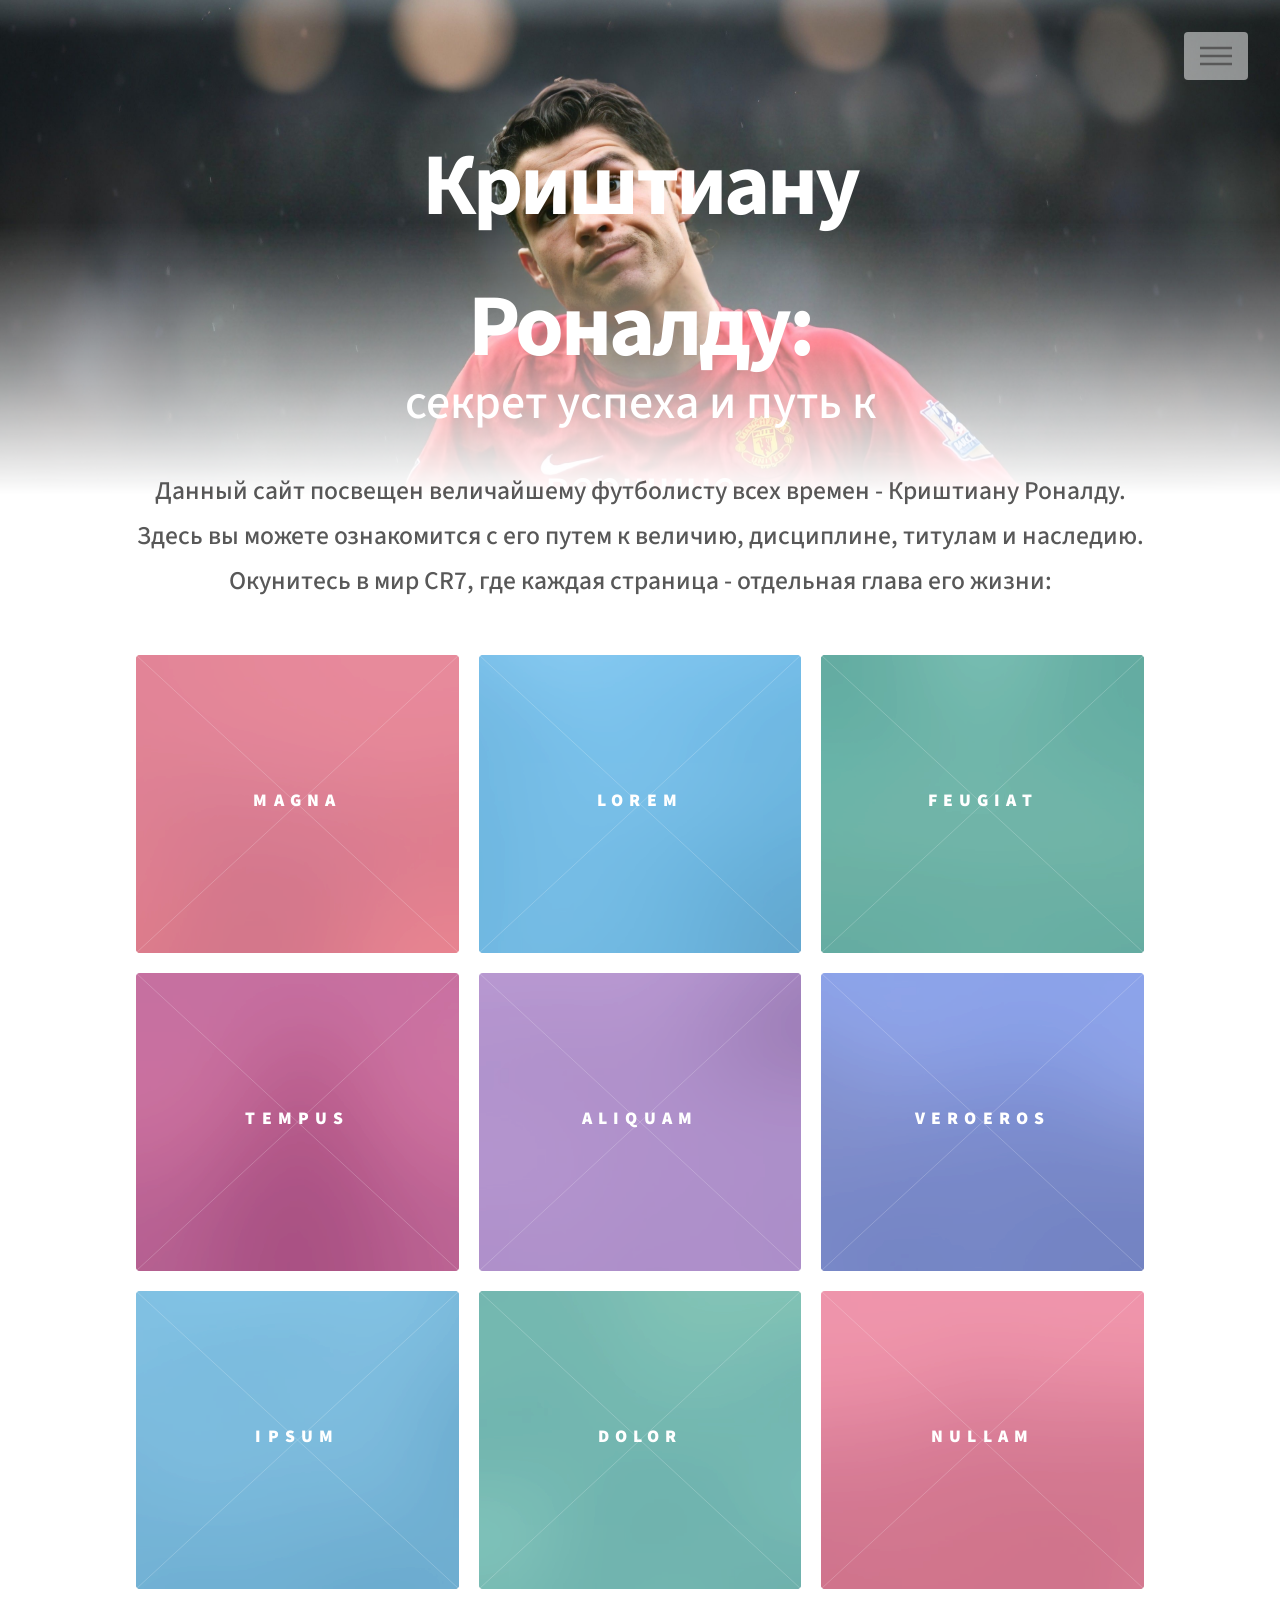
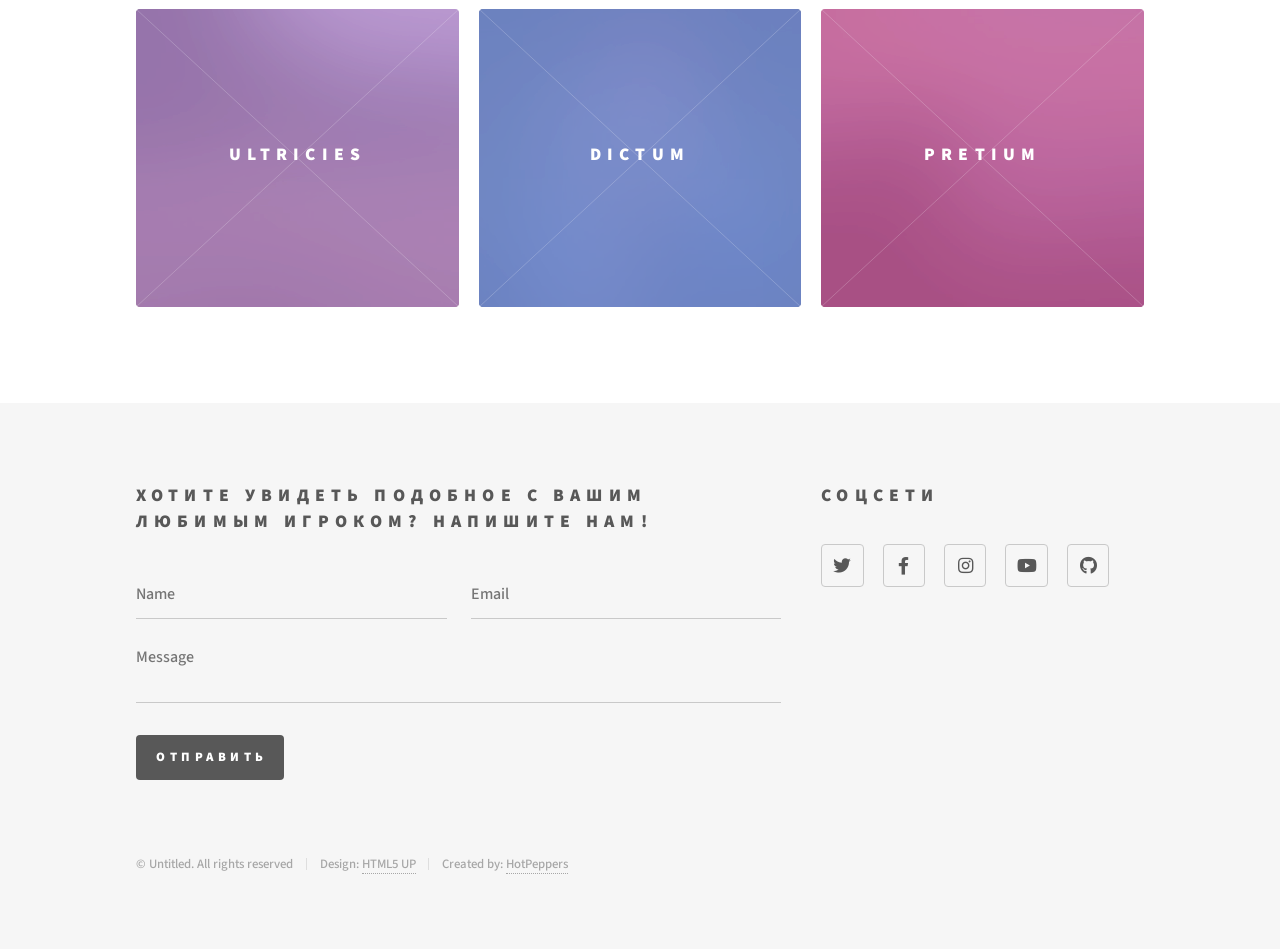
==== index.html @ 8cc559f7 "внес изменения в некоторые файлы, создал и связал developments" ====
<!DOCTYPE HTML>

<html>
	<head>
		<title>Ronaldo GOAT🐐</title>
		<meta charset="utf-8" />
		<meta name="viewport" content="width=device-width, initial-scale=1, user-scalable=no" />
		<link rel="stylesheet" href="assets/css/main.css" />
		<noscript><link rel="stylesheet" href="assets/css/noscript.css" /></noscript>
	</head>


	<body class="is-preload">
		<!-- Wrapper -->
			<div id="wrapper">

				<!-- Header -->
					<header id="header" class="main-header">
						<div class="banner">
							<h1>Криштиану Роналду:</h1>
							<p>секрет успеха и путь к вершине</p>
						</div>
						<div class="inner">

							<!-- Logo -->
								<!--<a href="index.html" class="logo">
									<span class="symbol"><img src="images/logo.svg" alt="" /></span><span class="title">Phantom</span>
								</a>-->

							<!-- Nav -->
								<nav>
									<ul>
										<li><a href="#menu">Меню</a></li>
									</ul>
								</nav>

						</div>
					</header>

				<!-- Menu -->
					<nav id="menu">
						<h2>Меню</h2>
						<ul>
							<li><a href="developments.html">Наша команда</a></li>
							<li><a href="pages/generic.html">Tempus etiam</a></li>
							<li><a href="pages/generic.html">Consequat dolor</a></li>
							<!--<li><a href="elements.html">Elements</a></li>-->
						</ul>
					</nav>

				<!-- Main -->
					<div id="main">
						<div class="inner">
							<header>
								<p>Данный сайт посвещен величайшему футболисту всех времен - Криштиану Роналду. Здесь вы можете ознакомится с его путем к величию, дисциплине, титулам и наследию. Окунитесь в мир CR7, где каждая страница - отдельная глава его жизни:</p>
							</header>
							<section class="tiles">
								
								
								<article class="style1">
									<span class="image">
										<img src="images/pic01.jpg" alt="" />
									</span>
									<a href="generic.html">
										<h2>Magna</h2>
										<div class="content">
											<p>Sed nisl arcu euismod sit amet nisi lorem etiam dolor veroeros et feugiat.</p>
										</div>
									</a>
								
								
								</article>
								<article class="style2">
									<span class="image">
										<img src="images/pic02.jpg" alt="" />
									</span>
									<a href="generic.html">
										<h2>Lorem</h2>
										<div class="content">
											<p>Sed nisl arcu euismod sit amet nisi lorem etiam dolor veroeros et feugiat.</p>
										</div>
									</a>
								
								
								</article>
								<article class="style3">
									<span class="image">
										<img src="images/pic03.jpg" alt="" />
									</span>
									<a href="generic.html">
										<h2>Feugiat</h2>
										<div class="content">
											<p>Sed nisl arcu euismod sit amet nisi lorem etiam dolor veroeros et feugiat.</p>
										</div>
									</a>
								
								
								</article>
								<article class="style4">
									<span class="image">
										<img src="images/pic04.jpg" alt="" />
									</span>
									<a href="generic.html">
										<h2>Tempus</h2>
										<div class="content">
											<p>Sed nisl arcu euismod sit amet nisi lorem etiam dolor veroeros et feugiat.</p>
										</div>
									</a>
								
								
								</article>
								<article class="style5">
									<span class="image">
										<img src="images/pic05.jpg" alt="" />
									</span>
									<a href="generic.html">
										<h2>Aliquam</h2>
										<div class="content">
											<p>Sed nisl arcu euismod sit amet nisi lorem etiam dolor veroeros et feugiat.</p>
										</div>
									</a>
								
								
								</article>
								<article class="style6">
									<span class="image">
										<img src="images/pic06.jpg" alt="" />
									</span>
									<a href="generic.html">
										<h2>Veroeros</h2>
										<div class="content">
											<p>Sed nisl arcu euismod sit amet nisi lorem etiam dolor veroeros et feugiat.</p>
										</div>
									</a>
								
								
								</article>
								<article class="style2">
									<span class="image">
										<img src="images/pic07.jpg" alt="" />
									</span>
									<a href="generic.html">
										<h2>Ipsum</h2>
										<div class="content">
											<p>Sed nisl arcu euismod sit amet nisi lorem etiam dolor veroeros et feugiat.</p>
										</div>
									</a>
								
								
								</article>
								<article class="style3">
									<span class="image">
										<img src="images/pic08.jpg" alt="" />
									</span>
									<a href="generic.html">
										<h2>Dolor</h2>
										<div class="content">
											<p>Sed nisl arcu euismod sit amet nisi lorem etiam dolor veroeros et feugiat.</p>
										</div>
									</a>
								
								
								</article>
								<article class="style1">
									<span class="image">
										<img src="images/pic09.jpg" alt="" />
									</span>
									<a href="generic.html">
										<h2>Nullam</h2>
										<div class="content">
											<p>Sed nisl arcu euismod sit amet nisi lorem etiam dolor veroeros et feugiat.</p>
										</div>
									</a>
								
								
								</article>
								<article class="style5">
									<span class="image">
										<img src="images/pic10.jpg" alt="" />
									</span>
									<a href="generic.html">
										<h2>Ultricies</h2>
										<div class="content">
											<p>Sed nisl arcu euismod sit amet nisi lorem etiam dolor veroeros et feugiat.</p>
										</div>
									</a>
								
								
								</article>
								<article class="style6">
									<span class="image">
										<img src="images/pic11.jpg" alt="" />
									</span>
									<a href="generic.html">
										<h2>Dictum</h2>
										<div class="content">
											<p>Sed nisl arcu euismod sit amet nisi lorem etiam dolor veroeros et feugiat.</p>
										</div>
									</a>
								
								
								</article>
								<article class="style4">
									<span class="image">
										<img src="images/pic12.jpg" alt="" />
									</span>
									<a href="generic.html">
										<h2>Pretium</h2>
										<div class="content">
											<p>Sed nisl arcu euismod sit amet nisi lorem etiam dolor veroeros et feugiat.</p>
										</div>
									</a>
								</article>
							</section>
						</div>
					</div>

				<!-- Footer -->
					<footer id="footer">
						<div class="inner">
							<section>
								<h2>Хотите увидеть подобное с вашим любимым игроком? Напишите нам!</h2>
								<form method="post" action="#">
									<div class="fields">
										<div class="field half">
											<input type="text" name="name" id="name" placeholder="Name" />
										</div>
										<div class="field half">
											<input type="email" name="email" id="email" placeholder="Email" />
										</div>
										<div class="field">
											<textarea name="message" id="message" placeholder="Message"></textarea>
										</div>
									</div>
									<ul class="actions">
										<li><a href="https://www.youtube.com/watch?v=dQw4w9WgXcQ" class="button primary">Отправить</a>
									</ul>
								</form>
							</section>
							<section>
								<h2>Соцсети</h2>
								<ul class="icons">
									<li><a href="https://www.facebook.com/Cristiano/" class="icon brands style2 fa-twitter"><span class="label">Twitter</span></a></li>
									<li><a href="https://www.facebook.com/Cristiano/" class="icon brands style2 fa-facebook-f"><span class="label">Facebook</span></a></li>
									<li><a href="https://www.instagram.com/cristiano/" class="icon brands style2 fa-instagram"><span class="label">Instagram</span></a></li>
									<li><a href="https://www.youtube.com/@cristiano" class="icon brands style2 fa-youtube"><span class="label">YouTube</span></a></li>
									<li><a href="https://www.youtube.com/watch?v=dQw4w9WgXcQ" class="icon brands style2 fa-github"><span class="label">GitHub</span></a></li>
								</ul>
							</section>
							<ul class="copyright">
								<li>&copy; Untitled. All rights reserved</li><li>Design: <a href="http://html5up.net">HTML5 UP</a></li><li>Created by: <a href="developments.html">HotPeppers</a></li>
							</ul>
							</ul>
						</div>
					</footer>

			</div>

		<!-- Scripts -->
			<script src="assets/js/jquery.min.js"></script>
			<script src="assets/js/browser.min.js"></script>
			<script src="assets/js/breakpoints.min.js"></script>
			<script src="assets/js/util.js"></script>
			<script src="assets/js/main.js"></script>

	</body>
</html>
---- assets/css/main.css ----
@import url(fontawesome-all.min.css);
@import url("https://fonts.googleapis.com/css?family=Source+Sans+Pro:300,700,900");


html, body, div, span, applet, object,
iframe, h1, h2, h3, h4, h5, h6, p, blockquote,
pre, a, abbr, acronym, address, big, cite,
code, del, dfn, em, img, ins, kbd, q, s, samp,
small, strike, strong, sub, sup, tt, var, b,
u, i, center, dl, dt, dd, ol, ul, li, fieldset,
form, label, legend, table, caption, tbody,
tfoot, thead, tr, th, td, article, aside,
canvas, details, embed, figure, figcaption,
footer, header, hgroup, menu, nav, output, ruby,
section, summary, time, mark, audio, video {
	margin: 0;
	padding: 0;
	border: 0;
	font-size: 100%;
	font: inherit;
	vertical-align: baseline;}

article, aside, details, figcaption, figure,
footer, header, hgroup, menu, nav, section {
	display: block;}


body {
	line-height: 1;
}

ol, ul {
	list-style: none;
}

blockquote, q {
	quotes: none;
}

	blockquote:before, blockquote:after, q:before, q:after {
		content: '';
		content: none;
	}

table {
	border-collapse: collapse;
	border-spacing: 0;
}

body {
	-webkit-text-size-adjust: none;
}

mark {
	background-color: transparent;
	color: inherit;
}

input::-moz-focus-inner {
	border: 0;
	padding: 0;
}

input, select, textarea {
	-moz-appearance: none;
	-webkit-appearance: none;
	-ms-appearance: none;
	appearance: none;
}

/* Basic */

	@-ms-viewport {
		width: device-width;
	}

	body {
		-ms-overflow-style: scrollbar;
	}

	@media screen and (max-width: 480px) {

		html, body {
			min-width: 320px;
		}

	}

	html {
		box-sizing: border-box;
	}

	*, *:before, *:after {
		box-sizing: inherit;
	}

	body {
		background: #ffffff;
	}

		body.is-preload *, body.is-preload *:before, body.is-preload *:after {
			-moz-animation: none !important;
			-webkit-animation: none !important;
			-ms-animation: none !important;
			animation: none !important;
			-moz-transition: none !important;
			-webkit-transition: none !important;
			-ms-transition: none !important;
			transition: none !important;
		}

/* Type */

	body, input, select, textarea {
		color: #585858;
		font-family: "Source Sans Pro", Helvetica, sans-serif;
		font-size: 16pt;
		font-weight: 500;
		line-height: 1.75;
	}

		@media screen and (max-width: 1680px) {

			body, input, select, textarea {
				font-size: 14pt;
			}

		}

		@media screen and (max-width: 1280px) {

			body, input, select, textarea {
				font-size: 12pt;
			}

		}

	a {
		-moz-transition: border-bottom-color 0.2s ease, color 0.2s ease;
		-webkit-transition: border-bottom-color 0.2s ease, color 0.2s ease;
		-ms-transition: border-bottom-color 0.2s ease, color 0.2s ease;
		transition: border-bottom-color 0.2s ease, color 0.2s ease;
		text-decoration: none;
		color: #585858;
		border-bottom: dotted 1px rgba(88, 88, 88, 0.5);
	}

		a:hover {
			border-bottom-color: transparent;
			color: #f2849e !important;
		}

	strong, b {
		font-weight: 900;
	}

	em, i {
		font-style: italic;
	}

	p {
		margin: 0 0 2em 0;
		font-size: 1.6em;
		text-align:center;
	}

	h1 {
		font-size: 2.75em;
		font-weight: 700;
		line-height: 1.6;
		margin: 0 0 1em 0;
		letter-spacing: -0.035em;
	}

		h1 a {
			color: inherit;
		}

		@media screen and (max-width: 736px) {

			h1 {
				font-size: 2em;
				margin: 0 0 1em 0;
			}

		}

		@media screen and (max-width: 360px) {

			h1 {
				font-size: 1.75em;
			}

		}

	h2, h3, h4, h5, h6 {
		font-weight: 900;
		line-height: 1.5;
		margin: 0 0 2em 0;
		text-transform: uppercase;
		letter-spacing: 0.35em;
	}

		h2 a, h3 a, h4 a, h5 a, h6 a {
			color: inherit;
		}

	h2 {
		font-size: 1.1em;
	}

	h3 {
		font-size: 1em;
	}

	h4 {
		font-size: 0.8em;
	}

	h5 {
		font-size: 0.8em;
	}

	h6 {
		font-size: 0.8em;
	}

	@media screen and (max-width: 980px) {

		h1 br, h2 br, h3 br, h4 br, h5 br, h6 br {
			display: none;
		}

	}

	@media screen and (max-width: 736px) {

		h2 {
			font-size: 1em;
		}

		h3 {
			font-size: 0.8em;
		}

	}

	sub {
		font-size: 0.8em;
		position: relative;
		top: 0.5em;
	}

	sup {
		font-size: 0.8em;
		position: relative;
		top: -0.5em;
	}

	blockquote {
		border-left: solid 4px #c9c9c9;
		font-style: italic;
		margin: 0 0 2em 0;
		padding: 0.5em 0 0.5em 2em;
	}

	code {
		background: rgba(144, 144, 144, 0.075);
		border-radius: 4px;
		border: solid 1px #c9c9c9;
		font-family: "Courier New", monospace;
		font-size: 0.9em;
		margin: 0 0.25em;
		padding: 0.25em 0.65em;
	}

	pre {
		-webkit-overflow-scrolling: touch;
		font-family: "Courier New", monospace;
		font-size: 0.9em;
		margin: 0 0 2em 0;
	}

		pre code {
			display: block;
			line-height: 1.75;
			padding: 1em 1.5em;
			overflow-x: auto;
		}

	hr {
		border: 0;
		border-bottom: solid 1px #c9c9c9;
		margin: 2em 0;
	}

		hr.major {
			margin: 3em 0;
		}

	.align-left {
		text-align: left;
	}

	.align-center {
		text-align: center;
	}

	.align-right {
		text-align: right;
	}

/* Row */

	.row {
		display: flex;
		flex-wrap: wrap;
		box-sizing: border-box;
		align-items: stretch;
	}

		.row > * {
			box-sizing: border-box;
		}

		.row.gtr-uniform > * > :last-child {
			margin-bottom: 0;
		}

		.row.aln-left {
			justify-content: flex-start;
		}

		.row.aln-center {
			justify-content: center;
		}

		.row.aln-right {
			justify-content: flex-end;
		}

		.row.aln-top {
			align-items: flex-start;
		}

		.row.aln-middle {
			align-items: center;
		}

		.row.aln-bottom {
			align-items: flex-end;
		}

		.row > .imp {
			order: -1;
		}

		.row > .col-1 {
			width: 8.33333%;
		}

		.row > .off-1 {
			margin-left: 8.33333%;
		}

		.row > .col-2 {
			width: 16.66667%;
		}

		.row > .off-2 {
			margin-left: 16.66667%;
		}

		.row > .col-3 {
			width: 25%;
		}

		.row > .off-3 {
			margin-left: 25%;
		}

		.row > .col-4 {
			width: 33.33333%;
		}

		.row > .off-4 {
			margin-left: 33.33333%;
		}

		.row > .col-5 {
			width: 41.66667%;
		}

		.row > .off-5 {
			margin-left: 41.66667%;
		}

		.row > .col-6 {
			width: 50%;
		}

		.row > .off-6 {
			margin-left: 50%;
		}

		.row > .col-7 {
			width: 58.33333%;
		}

		.row > .off-7 {
			margin-left: 58.33333%;
		}

		.row > .col-8 {
			width: 66.66667%;
		}

		.row > .off-8 {
			margin-left: 66.66667%;
		}

		.row > .col-9 {
			width: 75%;
		}

		.row > .off-9 {
			margin-left: 75%;
		}

		.row > .col-10 {
			width: 83.33333%;
		}

		.row > .off-10 {
			margin-left: 83.33333%;
		}

		.row > .col-11 {
			width: 91.66667%;
		}

		.row > .off-11 {
			margin-left: 91.66667%;
		}

		.row > .col-12 {
			width: 100%;
		}

		.row > .off-12 {
			margin-left: 100%;
		}

		.row.gtr-0 {
			margin-top: 0;
			margin-left: 0em;
		}

			.row.gtr-0 > * {
				padding: 0 0 0 0em;
			}

			.row.gtr-0.gtr-uniform {
				margin-top: 0em;
			}

				.row.gtr-0.gtr-uniform > * {
					padding-top: 0em;
				}

		.row.gtr-25 {
			margin-top: 0;
			margin-left: -0.5em;
		}

			.row.gtr-25 > * {
				padding: 0 0 0 0.5em;
			}

			.row.gtr-25.gtr-uniform {
				margin-top: -0.5em;
			}

				.row.gtr-25.gtr-uniform > * {
					padding-top: 0.5em;
				}

		.row.gtr-50 {
			margin-top: 0;
			margin-left: -1em;
		}

			.row.gtr-50 > * {
				padding: 0 0 0 1em;
			}

			.row.gtr-50.gtr-uniform {
				margin-top: -1em;
			}

				.row.gtr-50.gtr-uniform > * {
					padding-top: 1em;
				}

		.row {
			margin-top: 0;
			margin-left: -2em;
		}

			.row > * {
				padding: 0 0 0 2em;
			}

			.row.gtr-uniform {
				margin-top: -2em;
			}

				.row.gtr-uniform > * {
					padding-top: 2em;
				}

		.row.gtr-150 {
			margin-top: 0;
			margin-left: -3em;
		}

			.row.gtr-150 > * {
				padding: 0 0 0 3em;
			}

			.row.gtr-150.gtr-uniform {
				margin-top: -3em;
			}

				.row.gtr-150.gtr-uniform > * {
					padding-top: 3em;
				}

		.row.gtr-200 {
			margin-top: 0;
			margin-left: -4em;
		}

			.row.gtr-200 > * {
				padding: 0 0 0 4em;
			}

			.row.gtr-200.gtr-uniform {
				margin-top: -4em;
			}

				.row.gtr-200.gtr-uniform > * {
					padding-top: 4em;
				}

		@media screen and (max-width: 1680px) {

			.row {
				display: flex;
				flex-wrap: wrap;
				box-sizing: border-box;
				align-items: stretch;
			}

				.row > * {
					box-sizing: border-box;
				}

				.row.gtr-uniform > * > :last-child {
					margin-bottom: 0;
				}

				.row.aln-left {
					justify-content: flex-start;
				}

				.row.aln-center {
					justify-content: center;
				}

				.row.aln-right {
					justify-content: flex-end;
				}

				.row.aln-top {
					align-items: flex-start;
				}

				.row.aln-middle {
					align-items: center;
				}

				.row.aln-bottom {
					align-items: flex-end;
				}

				.row > .imp-xlarge {
					order: -1;
				}

				.row > .col-1-xlarge {
					width: 8.33333%;
				}

				.row > .off-1-xlarge {
					margin-left: 8.33333%;
				}

				.row > .col-2-xlarge {
					width: 16.66667%;
				}

				.row > .off-2-xlarge {
					margin-left: 16.66667%;
				}

				.row > .col-3-xlarge {
					width: 25%;
				}

				.row > .off-3-xlarge {
					margin-left: 25%;
				}

				.row > .col-4-xlarge {
					width: 33.33333%;
				}

				.row > .off-4-xlarge {
					margin-left: 33.33333%;
				}

				.row > .col-5-xlarge {
					width: 41.66667%;
				}

				.row > .off-5-xlarge {
					margin-left: 41.66667%;
				}

				.row > .col-6-xlarge {
					width: 50%;
				}

				.row > .off-6-xlarge {
					margin-left: 50%;
				}

				.row > .col-7-xlarge {
					width: 58.33333%;
				}

				.row > .off-7-xlarge {
					margin-left: 58.33333%;
				}

				.row > .col-8-xlarge {
					width: 66.66667%;
				}

				.row > .off-8-xlarge {
					margin-left: 66.66667%;
				}

				.row > .col-9-xlarge {
					width: 75%;
				}

				.row > .off-9-xlarge {
					margin-left: 75%;
				}

				.row > .col-10-xlarge {
					width: 83.33333%;
				}

				.row > .off-10-xlarge {
					margin-left: 83.33333%;
				}

				.row > .col-11-xlarge {
					width: 91.66667%;
				}

				.row > .off-11-xlarge {
					margin-left: 91.66667%;
				}

				.row > .col-12-xlarge {
					width: 100%;
				}

				.row > .off-12-xlarge {
					margin-left: 100%;
				}

				.row.gtr-0 {
					margin-top: 0;
					margin-left: 0em;
				}

					.row.gtr-0 > * {
						padding: 0 0 0 0em;
					}

					.row.gtr-0.gtr-uniform {
						margin-top: 0em;
					}

						.row.gtr-0.gtr-uniform > * {
							padding-top: 0em;
						}

				.row.gtr-25 {
					margin-top: 0;
					margin-left: -0.5em;
				}

					.row.gtr-25 > * {
						padding: 0 0 0 0.5em;
					}

					.row.gtr-25.gtr-uniform {
						margin-top: -0.5em;
					}

						.row.gtr-25.gtr-uniform > * {
							padding-top: 0.5em;
						}

				.row.gtr-50 {
					margin-top: 0;
					margin-left: -1em;
				}

					.row.gtr-50 > * {
						padding: 0 0 0 1em;
					}

					.row.gtr-50.gtr-uniform {
						margin-top: -1em;
					}

						.row.gtr-50.gtr-uniform > * {
							padding-top: 1em;
						}

				.row {
					margin-top: 0;
					margin-left: -2em;
				}

					.row > * {
						padding: 0 0 0 2em;
					}

					.row.gtr-uniform {
						margin-top: -2em;
					}

						.row.gtr-uniform > * {
							padding-top: 2em;
						}

				.row.gtr-150 {
					margin-top: 0;
					margin-left: -3em;
				}

					.row.gtr-150 > * {
						padding: 0 0 0 3em;
					}

					.row.gtr-150.gtr-uniform {
						margin-top: -3em;
					}

						.row.gtr-150.gtr-uniform > * {
							padding-top: 3em;
						}

				.row.gtr-200 {
					margin-top: 0;
					margin-left: -4em;
				}

					.row.gtr-200 > * {
						padding: 0 0 0 4em;
					}

					.row.gtr-200.gtr-uniform {
						margin-top: -4em;
					}

						.row.gtr-200.gtr-uniform > * {
							padding-top: 4em;
						}

		}

		@media screen and (max-width: 1280px) {

			.row {
				display: flex;
				flex-wrap: wrap;
				box-sizing: border-box;
				align-items: stretch;
			}

				.row > * {
					box-sizing: border-box;
				}

				.row.gtr-uniform > * > :last-child {
					margin-bottom: 0;
				}

				.row.aln-left {
					justify-content: flex-start;
				}

				.row.aln-center {
					justify-content: center;
				}

				.row.aln-right {
					justify-content: flex-end;
				}

				.row.aln-top {
					align-items: flex-start;
				}

				.row.aln-middle {
					align-items: center;
				}

				.row.aln-bottom {
					align-items: flex-end;
				}

				.row > .imp-large {
					order: -1;
				}

				.row > .col-1-large {
					width: 8.33333%;
				}

				.row > .off-1-large {
					margin-left: 8.33333%;
				}

				.row > .col-2-large {
					width: 16.66667%;
				}

				.row > .off-2-large {
					margin-left: 16.66667%;
				}

				.row > .col-3-large {
					width: 25%;
				}

				.row > .off-3-large {
					margin-left: 25%;
				}

				.row > .col-4-large {
					width: 33.33333%;
				}

				.row > .off-4-large {
					margin-left: 33.33333%;
				}

				.row > .col-5-large {
					width: 41.66667%;
				}

				.row > .off-5-large {
					margin-left: 41.66667%;
				}

				.row > .col-6-large {
					width: 50%;
				}

				.row > .off-6-large {
					margin-left: 50%;
				}

				.row > .col-7-large {
					width: 58.33333%;
				}

				.row > .off-7-large {
					margin-left: 58.33333%;
				}

				.row > .col-8-large {
					width: 66.66667%;
				}

				.row > .off-8-large {
					margin-left: 66.66667%;
				}

				.row > .col-9-large {
					width: 75%;
				}

				.row > .off-9-large {
					margin-left: 75%;
				}

				.row > .col-10-large {
					width: 83.33333%;
				}

				.row > .off-10-large {
					margin-left: 83.33333%;
				}

				.row > .col-11-large {
					width: 91.66667%;
				}

				.row > .off-11-large {
					margin-left: 91.66667%;
				}

				.row > .col-12-large {
					width: 100%;
				}

				.row > .off-12-large {
					margin-left: 100%;
				}

				.row.gtr-0 {
					margin-top: 0;
					margin-left: 0em;
				}

					.row.gtr-0 > * {
						padding: 0 0 0 0em;
					}

					.row.gtr-0.gtr-uniform {
						margin-top: 0em;
					}

						.row.gtr-0.gtr-uniform > * {
							padding-top: 0em;
						}

				.row.gtr-25 {
					margin-top: 0;
					margin-left: -0.5em;
				}

					.row.gtr-25 > * {
						padding: 0 0 0 0.5em;
					}

					.row.gtr-25.gtr-uniform {
						margin-top: -0.5em;
					}

						.row.gtr-25.gtr-uniform > * {
							padding-top: 0.5em;
						}

				.row.gtr-50 {
					margin-top: 0;
					margin-left: -1em;
				}

					.row.gtr-50 > * {
						padding: 0 0 0 1em;
					}

					.row.gtr-50.gtr-uniform {
						margin-top: -1em;
					}

						.row.gtr-50.gtr-uniform > * {
							padding-top: 1em;
						}

				.row {
					margin-top: 0;
					margin-left: -2em;
				}

					.row > * {
						padding: 0 0 0 2em;
					}

					.row.gtr-uniform {
						margin-top: -2em;
					}

						.row.gtr-uniform > * {
							padding-top: 2em;
						}

				.row.gtr-150 {
					margin-top: 0;
					margin-left: -3em;
				}

					.row.gtr-150 > * {
						padding: 0 0 0 3em;
					}

					.row.gtr-150.gtr-uniform {
						margin-top: -3em;
					}

						.row.gtr-150.gtr-uniform > * {
							padding-top: 3em;
						}

				.row.gtr-200 {
					margin-top: 0;
					margin-left: -4em;
				}

					.row.gtr-200 > * {
						padding: 0 0 0 4em;
					}

					.row.gtr-200.gtr-uniform {
						margin-top: -4em;
					}

						.row.gtr-200.gtr-uniform > * {
							padding-top: 4em;
						}

		}

		@media screen and (max-width: 980px) {

			.row {
				display: flex;
				flex-wrap: wrap;
				box-sizing: border-box;
				align-items: stretch;
			}

				.row > * {
					box-sizing: border-box;
				}

				.row.gtr-uniform > * > :last-child {
					margin-bottom: 0;
				}

				.row.aln-left {
					justify-content: flex-start;
				}

				.row.aln-center {
					justify-content: center;
				}

				.row.aln-right {
					justify-content: flex-end;
				}

				.row.aln-top {
					align-items: flex-start;
				}

				.row.aln-middle {
					align-items: center;
				}

				.row.aln-bottom {
					align-items: flex-end;
				}

				.row > .imp-medium {
					order: -1;
				}

				.row > .col-1-medium {
					width: 8.33333%;
				}

				.row > .off-1-medium {
					margin-left: 8.33333%;
				}

				.row > .col-2-medium {
					width: 16.66667%;
				}

				.row > .off-2-medium {
					margin-left: 16.66667%;
				}

				.row > .col-3-medium {
					width: 25%;
				}

				.row > .off-3-medium {
					margin-left: 25%;
				}

				.row > .col-4-medium {
					width: 33.33333%;
				}

				.row > .off-4-medium {
					margin-left: 33.33333%;
				}

				.row > .col-5-medium {
					width: 41.66667%;
				}

				.row > .off-5-medium {
					margin-left: 41.66667%;
				}

				.row > .col-6-medium {
					width: 50%;
				}

				.row > .off-6-medium {
					margin-left: 50%;
				}

				.row > .col-7-medium {
					width: 58.33333%;
				}

				.row > .off-7-medium {
					margin-left: 58.33333%;
				}

				.row > .col-8-medium {
					width: 66.66667%;
				}

				.row > .off-8-medium {
					margin-left: 66.66667%;
				}

				.row > .col-9-medium {
					width: 75%;
				}

				.row > .off-9-medium {
					margin-left: 75%;
				}

				.row > .col-10-medium {
					width: 83.33333%;
				}

				.row > .off-10-medium {
					margin-left: 83.33333%;
				}

				.row > .col-11-medium {
					width: 91.66667%;
				}

				.row > .off-11-medium {
					margin-left: 91.66667%;
				}

				.row > .col-12-medium {
					width: 100%;
				}

				.row > .off-12-medium {
					margin-left: 100%;
				}

				.row.gtr-0 {
					margin-top: 0;
					margin-left: 0em;
				}

					.row.gtr-0 > * {
						padding: 0 0 0 0em;
					}

					.row.gtr-0.gtr-uniform {
						margin-top: 0em;
					}

						.row.gtr-0.gtr-uniform > * {
							padding-top: 0em;
						}

				.row.gtr-25 {
					margin-top: 0;
					margin-left: -0.375em;
				}

					.row.gtr-25 > * {
						padding: 0 0 0 0.375em;
					}

					.row.gtr-25.gtr-uniform {
						margin-top: -0.375em;
					}

						.row.gtr-25.gtr-uniform > * {
							padding-top: 0.375em;
						}

				.row.gtr-50 {
					margin-top: 0;
					margin-left: -0.75em;
				}

					.row.gtr-50 > * {
						padding: 0 0 0 0.75em;
					}

					.row.gtr-50.gtr-uniform {
						margin-top: -0.75em;
					}

						.row.gtr-50.gtr-uniform > * {
							padding-top: 0.75em;
						}

				.row {
					margin-top: 0;
					margin-left: -1.5em;
				}

					.row > * {
						padding: 0 0 0 1.5em;
					}

					.row.gtr-uniform {
						margin-top: -1.5em;
					}

						.row.gtr-uniform > * {
							padding-top: 1.5em;
						}

				.row.gtr-150 {
					margin-top: 0;
					margin-left: -2.25em;
				}

					.row.gtr-150 > * {
						padding: 0 0 0 2.25em;
					}

					.row.gtr-150.gtr-uniform {
						margin-top: -2.25em;
					}

						.row.gtr-150.gtr-uniform > * {
							padding-top: 2.25em;
						}

				.row.gtr-200 {
					margin-top: 0;
					margin-left: -3em;
				}

					.row.gtr-200 > * {
						padding: 0 0 0 3em;
					}

					.row.gtr-200.gtr-uniform {
						margin-top: -3em;
					}

						.row.gtr-200.gtr-uniform > * {
							padding-top: 3em;
						}

		}

		@media screen and (max-width: 736px) {

			.row {
				display: flex;
				flex-wrap: wrap;
				box-sizing: border-box;
				align-items: stretch;
			}

				.row > * {
					box-sizing: border-box;
				}

				.row.gtr-uniform > * > :last-child {
					margin-bottom: 0;
				}

				.row.aln-left {
					justify-content: flex-start;
				}

				.row.aln-center {
					justify-content: center;
				}

				.row.aln-right {
					justify-content: flex-end;
				}

				.row.aln-top {
					align-items: flex-start;
				}

				.row.aln-middle {
					align-items: center;
				}

				.row.aln-bottom {
					align-items: flex-end;
				}

				.row > .imp-small {
					order: -1;
				}

				.row > .col-1-small {
					width: 8.33333%;
				}

				.row > .off-1-small {
					margin-left: 8.33333%;
				}

				.row > .col-2-small {
					width: 16.66667%;
				}

				.row > .off-2-small {
					margin-left: 16.66667%;
				}

				.row > .col-3-small {
					width: 25%;
				}

				.row > .off-3-small {
					margin-left: 25%;
				}

				.row > .col-4-small {
					width: 33.33333%;
				}

				.row > .off-4-small {
					margin-left: 33.33333%;
				}

				.row > .col-5-small {
					width: 41.66667%;
				}

				.row > .off-5-small {
					margin-left: 41.66667%;
				}

				.row > .col-6-small {
					width: 50%;
				}

				.row > .off-6-small {
					margin-left: 50%;
				}

				.row > .col-7-small {
					width: 58.33333%;
				}

				.row > .off-7-small {
					margin-left: 58.33333%;
				}

				.row > .col-8-small {
					width: 66.66667%;
				}

				.row > .off-8-small {
					margin-left: 66.66667%;
				}

				.row > .col-9-small {
					width: 75%;
				}

				.row > .off-9-small {
					margin-left: 75%;
				}

				.row > .col-10-small {
					width: 83.33333%;
				}

				.row > .off-10-small {
					margin-left: 83.33333%;
				}

				.row > .col-11-small {
					width: 91.66667%;
				}

				.row > .off-11-small {
					margin-left: 91.66667%;
				}

				.row > .col-12-small {
					width: 100%;
				}

				.row > .off-12-small {
					margin-left: 100%;
				}

				.row.gtr-0 {
					margin-top: 0;
					margin-left: 0em;
				}

					.row.gtr-0 > * {
						padding: 0 0 0 0em;
					}

					.row.gtr-0.gtr-uniform {
						margin-top: 0em;
					}

						.row.gtr-0.gtr-uniform > * {
							padding-top: 0em;
						}

				.row.gtr-25 {
					margin-top: 0;
					margin-left: -0.25em;
				}

					.row.gtr-25 > * {
						padding: 0 0 0 0.25em;
					}

					.row.gtr-25.gtr-uniform {
						margin-top: -0.25em;
					}

						.row.gtr-25.gtr-uniform > * {
							padding-top: 0.25em;
						}

				.row.gtr-50 {
					margin-top: 0;
					margin-left: -0.5em;
				}

					.row.gtr-50 > * {
						padding: 0 0 0 0.5em;
					}

					.row.gtr-50.gtr-uniform {
						margin-top: -0.5em;
					}

						.row.gtr-50.gtr-uniform > * {
							padding-top: 0.5em;
						}

				.row {
					margin-top: 0;
					margin-left: -1em;
				}

					.row > * {
						padding: 0 0 0 1em;
					}

					.row.gtr-uniform {
						margin-top: -1em;
					}

						.row.gtr-uniform > * {
							padding-top: 1em;
						}

				.row.gtr-150 {
					margin-top: 0;
					margin-left: -1.5em;
				}

					.row.gtr-150 > * {
						padding: 0 0 0 1.5em;
					}

					.row.gtr-150.gtr-uniform {
						margin-top: -1.5em;
					}

						.row.gtr-150.gtr-uniform > * {
							padding-top: 1.5em;
						}

				.row.gtr-200 {
					margin-top: 0;
					margin-left: -2em;
				}

					.row.gtr-200 > * {
						padding: 0 0 0 2em;
					}

					.row.gtr-200.gtr-uniform {
						margin-top: -2em;
					}

						.row.gtr-200.gtr-uniform > * {
							padding-top: 2em;
						}

		}

		@media screen and (max-width: 480px) {

			.row {
				display: flex;
				flex-wrap: wrap;
				box-sizing: border-box;
				align-items: stretch;
			}

				.row > * {
					box-sizing: border-box;
				}

				.row.gtr-uniform > * > :last-child {
					margin-bottom: 0;
				}

				.row.aln-left {
					justify-content: flex-start;
				}

				.row.aln-center {
					justify-content: center;
				}

				.row.aln-right {
					justify-content: flex-end;
				}

				.row.aln-top {
					align-items: flex-start;
				}

				.row.aln-middle {
					align-items: center;
				}

				.row.aln-bottom {
					align-items: flex-end;
				}

				.row > .imp-xsmall {
					order: -1;
				}

				.row > .col-1-xsmall {
					width: 8.33333%;
				}

				.row > .off-1-xsmall {
					margin-left: 8.33333%;
				}

				.row > .col-2-xsmall {
					width: 16.66667%;
				}

				.row > .off-2-xsmall {
					margin-left: 16.66667%;
				}

				.row > .col-3-xsmall {
					width: 25%;
				}

				.row > .off-3-xsmall {
					margin-left: 25%;
				}

				.row > .col-4-xsmall {
					width: 33.33333%;
				}

				.row > .off-4-xsmall {
					margin-left: 33.33333%;
				}

				.row > .col-5-xsmall {
					width: 41.66667%;
				}

				.row > .off-5-xsmall {
					margin-left: 41.66667%;
				}

				.row > .col-6-xsmall {
					width: 50%;
				}

				.row > .off-6-xsmall {
					margin-left: 50%;
				}

				.row > .col-7-xsmall {
					width: 58.33333%;
				}

				.row > .off-7-xsmall {
					margin-left: 58.33333%;
				}

				.row > .col-8-xsmall {
					width: 66.66667%;
				}

				.row > .off-8-xsmall {
					margin-left: 66.66667%;
				}

				.row > .col-9-xsmall {
					width: 75%;
				}

				.row > .off-9-xsmall {
					margin-left: 75%;
				}

				.row > .col-10-xsmall {
					width: 83.33333%;
				}

				.row > .off-10-xsmall {
					margin-left: 83.33333%;
				}

				.row > .col-11-xsmall {
					width: 91.66667%;
				}

				.row > .off-11-xsmall {
					margin-left: 91.66667%;
				}

				.row > .col-12-xsmall {
					width: 100%;
				}

				.row > .off-12-xsmall {
					margin-left: 100%;
				}

				.row.gtr-0 {
					margin-top: 0;
					margin-left: 0em;
				}

					.row.gtr-0 > * {
						padding: 0 0 0 0em;
					}

					.row.gtr-0.gtr-uniform {
						margin-top: 0em;
					}

						.row.gtr-0.gtr-uniform > * {
							padding-top: 0em;
						}

				.row.gtr-25 {
					margin-top: 0;
					margin-left: -0.25em;
				}

					.row.gtr-25 > * {
						padding: 0 0 0 0.25em;
					}

					.row.gtr-25.gtr-uniform {
						margin-top: -0.25em;
					}

						.row.gtr-25.gtr-uniform > * {
							padding-top: 0.25em;
						}

				.row.gtr-50 {
					margin-top: 0;
					margin-left: -0.5em;
				}

					.row.gtr-50 > * {
						padding: 0 0 0 0.5em;
					}

					.row.gtr-50.gtr-uniform {
						margin-top: -0.5em;
					}

						.row.gtr-50.gtr-uniform > * {
							padding-top: 0.5em;
						}

				.row {
					margin-top: 0;
					margin-left: -1em;
				}

					.row > * {
						padding: 0 0 0 1em;
					}

					.row.gtr-uniform {
						margin-top: -1em;
					}

						.row.gtr-uniform > * {
							padding-top: 1em;
						}

				.row.gtr-150 {
					margin-top: 0;
					margin-left: -1.5em;
				}

					.row.gtr-150 > * {
						padding: 0 0 0 1.5em;
					}

					.row.gtr-150.gtr-uniform {
						margin-top: -1.5em;
					}

						.row.gtr-150.gtr-uniform > * {
							padding-top: 1.5em;
						}

				.row.gtr-200 {
					margin-top: 0;
					margin-left: -2em;
				}

					.row.gtr-200 > * {
						padding: 0 0 0 2em;
					}

					.row.gtr-200.gtr-uniform {
						margin-top: -2em;
					}

						.row.gtr-200.gtr-uniform > * {
							padding-top: 2em;
						}

		}

/* Section/Article */

	section.special, article.special {
		text-align: center;
	}

	header p {
		margin-top: -1em;
	}

	@media screen and (max-width: 736px) {

		header p {
			margin-top: 0;
		}

	}

/* Icon */

	.icon {
		text-decoration: none;
		border-bottom: none;
		position: relative;
	}

		.icon:before {
			-moz-osx-font-smoothing: grayscale;
			-webkit-font-smoothing: antialiased;
			display: inline-block;
			font-style: normal;
			font-variant: normal;
			text-rendering: auto;
			line-height: 1;
			text-transform: none !important;
			font-family: 'Font Awesome 5 Free';
			font-weight: 400;
		}

		.icon > .label {
			display: none;
		}

		.icon:before {
			line-height: inherit;
		}

		.icon.solid:before {
			font-weight: 900;
		}

		.icon.brands:before {
			font-family: 'Font Awesome 5 Brands';
		}

		.icon.style2 {
			-moz-transition: background-color 0.2s ease-in-out, color 0.2s ease-in-out, border-color 0.2s ease-in-out;
			-webkit-transition: background-color 0.2s ease-in-out, color 0.2s ease-in-out, border-color 0.2s ease-in-out;
			-ms-transition: background-color 0.2s ease-in-out, color 0.2s ease-in-out, border-color 0.2s ease-in-out;
			transition: background-color 0.2s ease-in-out, color 0.2s ease-in-out, border-color 0.2s ease-in-out;
			background-color: transparent;
			border: solid 1px #c9c9c9;
			border-radius: 4px;
			width: 2.65em;
			height: 2.65em;
			display: inline-block;
			text-align: center;
			line-height: 2.65em;
			color: inherit;
		}

			.icon.style2:before {
				font-size: 1.1em;
			}

			.icon.style2:hover {
				color: #f2849e;
				border-color: #f2849e;
			}

			.icon.style2:active {
				background-color: rgba(242, 132, 158, 0.1);
			}

/* List */

	ol {
		list-style: decimal;
		margin: 0 0 2em 0;
		padding-left: 1.25em;
	}

		ol li {
			padding-left: 0.25em;
		}

	ul {
		list-style: disc;
		margin: 0 0 2em 0;
		padding-left: 1em;
	}

		ul li {
			padding-left: 0.5em;
		}

		ul.alt {
			list-style: none;
			padding-left: 0;
		}

			ul.alt li {
				border-top: solid 1px #c9c9c9;
				padding: 0.5em 0;
			}

				ul.alt li:first-child {
					border-top: 0;
					padding-top: 0;
				}

	dl {
		margin: 0 0 2em 0;
	}

		dl dt {
			display: block;
			font-weight: 900;
			margin: 0 0 1em 0;
		}

		dl dd {
			margin-left: 2em;
		}

/* Actions */

	ul.actions {
		display: -moz-flex;
		display: -webkit-flex;
		display: -ms-flex;
		display: flex;
		cursor: default;
		list-style: none;
		margin-left: -1em;
		padding-left: 0;
	}

		ul.actions li {
			padding: 0 0 0 1em;
			vertical-align: middle;
		}

		ul.actions.special {
			-moz-justify-content: center;
			-webkit-justify-content: center;
			-ms-justify-content: center;
			justify-content: center;
			width: 100%;
			margin-left: 0;
		}

			ul.actions.special li:first-child {
				padding-left: 0;
			}

		ul.actions.stacked {
			-moz-flex-direction: column;
			-webkit-flex-direction: column;
			-ms-flex-direction: column;
			flex-direction: column;
			margin-left: 0;
		}

			ul.actions.stacked li {
				padding: 1.3em 0 0 0;
			}

				ul.actions.stacked li:first-child {
					padding-top: 0;
				}

		ul.actions.fit {
			width: calc(100% + 1em);
		}

			ul.actions.fit li {
				-moz-flex-grow: 1;
				-webkit-flex-grow: 1;
				-ms-flex-grow: 1;
				flex-grow: 1;
				-moz-flex-shrink: 1;
				-webkit-flex-shrink: 1;
				-ms-flex-shrink: 1;
				flex-shrink: 1;
				width: 100%;
			}

				ul.actions.fit li > * {
					width: 100%;
				}

			ul.actions.fit.stacked {
				width: 100%;
			}

		@media screen and (max-width: 480px) {

			ul.actions:not(.fixed) {
				-moz-flex-direction: column;
				-webkit-flex-direction: column;
				-ms-flex-direction: column;
				flex-direction: column;
				margin-left: 0;
				width: 100% !important;
			}

				ul.actions:not(.fixed) li {
					-moz-flex-grow: 1;
					-webkit-flex-grow: 1;
					-ms-flex-grow: 1;
					flex-grow: 1;
					-moz-flex-shrink: 1;
					-webkit-flex-shrink: 1;
					-ms-flex-shrink: 1;
					flex-shrink: 1;
					padding: 1em 0 0 0;
					text-align: center;
					width: 100%;
				}

					ul.actions:not(.fixed) li > * {
						width: 100%;
					}

					ul.actions:not(.fixed) li:first-child {
						padding-top: 0;
					}

					ul.actions:not(.fixed) li input[type="submit"],
					ul.actions:not(.fixed) li input[type="reset"],
					ul.actions:not(.fixed) li input[type="button"],
					ul.actions:not(.fixed) li button,
					ul.actions:not(.fixed) li .button {
						width: 100%;
					}

						ul.actions:not(.fixed) li input[type="submit"].icon:before,
						ul.actions:not(.fixed) li input[type="reset"].icon:before,
						ul.actions:not(.fixed) li input[type="button"].icon:before,
						ul.actions:not(.fixed) li button.icon:before,
						ul.actions:not(.fixed) li .button.icon:before {
							margin-left: -0.5rem;
						}

		}

/* Icons */

	ul.icons {
		cursor: default;
		list-style: none;
		padding-left: 0;
		margin: -1em 0 2em -1em;
	}

		ul.icons li {
			display: inline-block;
			padding: 1em 0 0 1em;
		}

/* Form */

	form {
		margin: 0 0 2em 0;
		overflow-x: hidden;
	}

		form > :last-child {
			margin-bottom: 0;
		}

		form > .fields {
			display: -moz-flex;
			display: -webkit-flex;
			display: -ms-flex;
			display: flex;
			-moz-flex-wrap: wrap;
			-webkit-flex-wrap: wrap;
			-ms-flex-wrap: wrap;
			flex-wrap: wrap;
			width: calc(100% + 3em);
			margin: -1.5em 0 2em -1.5em;
		}

			form > .fields > .field {
				-moz-flex-grow: 0;
				-webkit-flex-grow: 0;
				-ms-flex-grow: 0;
				flex-grow: 0;
				-moz-flex-shrink: 0;
				-webkit-flex-shrink: 0;
				-ms-flex-shrink: 0;
				flex-shrink: 0;
				padding: 1.5em 0 0 1.5em;
				width: calc(100% - 1.5em);
			}

				form > .fields > .field.half {
					width: calc(50% - 0.75em);
				}

				form > .fields > .field.third {
					width: calc(100%/3 - 0.5em);
				}

				form > .fields > .field.quarter {
					width: calc(25% - 0.375em);
				}

		@media screen and (max-width: 480px) {

			form > .fields {
				width: calc(100% + 3em);
				margin: -1.5em 0 2em -1.5em;
			}

				form > .fields > .field {
					padding: 1.5em 0 0 1.5em;
					width: calc(100% - 1.5em);
				}

					form > .fields > .field.half {
						width: calc(100% - 1.5em);
					}

					form > .fields > .field.third {
						width: calc(100% - 1.5em);
					}

					form > .fields > .field.quarter {
						width: calc(100% - 1.5em);
					}

		}

	label {
		display: block;
		font-size: 0.9em;
		font-weight: 900;
		margin: 0 0 1em 0;
	}

	input[type="text"],
	input[type="password"],
	input[type="email"],
	input[type="tel"],
	select,
	textarea {
		-moz-appearance: none;
		-webkit-appearance: none;
		-ms-appearance: none;
		appearance: none;
		background-color: transparent;
		border: none;
		border-radius: 0;
		border-bottom: solid 1px #c9c9c9;
		color: inherit;
		display: block;
		outline: 0;
		padding: 0;
		text-decoration: none;
		width: 100%;
	}

		input[type="text"]:invalid,
		input[type="password"]:invalid,
		input[type="email"]:invalid,
		input[type="tel"]:invalid,
		select:invalid,
		textarea:invalid {
			box-shadow: none;
		}

		input[type="text"]:focus,
		input[type="password"]:focus,
		input[type="email"]:focus,
		input[type="tel"]:focus,
		select:focus,
		textarea:focus {
			border-bottom-color: #f2849e;
			box-shadow: inset 0 -1px 0 0 #f2849e;
		}

	select {
		background-image: url("data:image/svg+xml;charset=utf8,%3Csvg xmlns='http://www.w3.org/2000/svg' width='40' height='40' preserveAspectRatio='none' viewBox='0 0 40 40'%3E%3Cpath d='M9.4,12.3l10.4,10.4l10.4-10.4c0.2-0.2,0.5-0.4,0.9-0.4c0.3,0,0.6,0.1,0.9,0.4l3.3,3.3c0.2,0.2,0.4,0.5,0.4,0.9 c0,0.4-0.1,0.6-0.4,0.9L20.7,31.9c-0.2,0.2-0.5,0.4-0.9,0.4c-0.3,0-0.6-0.1-0.9-0.4L4.3,17.3c-0.2-0.2-0.4-0.5-0.4-0.9 c0-0.4,0.1-0.6,0.4-0.9l3.3-3.3c0.2-0.2,0.5-0.4,0.9-0.4S9.1,12.1,9.4,12.3z' fill='%23c9c9c9' /%3E%3C/svg%3E");
		background-size: 1.25rem;
		background-repeat: no-repeat;
		background-position: calc(100% - 1rem) center;
		height: 3em;
		padding-right: 3em;
		text-overflow: ellipsis;
	}

		select option {
			background: #ffffff;
		}

		select:focus::-ms-value {
			background-color: transparent;
		}

		select::-ms-expand {
			display: none;
		}

	input[type="text"],
	input[type="password"],
	input[type="email"],
	select {
		height: 3em;
	}

	textarea {
		padding: 0;
		min-height: 3.75em;
	}

	input[type="checkbox"],
	input[type="radio"] {
		-moz-appearance: none;
		-webkit-appearance: none;
		-ms-appearance: none;
		appearance: none;
		display: block;
		float: left;
		margin-right: -2em;
		opacity: 0;
		width: 1em;
		z-index: -1;
	}

		input[type="checkbox"] + label,
		input[type="radio"] + label {
			text-decoration: none;
			color: #585858;
			cursor: pointer;
			display: inline-block;
			font-size: 1em;
			font-weight: 300;
			padding-left: 2.55em;
			padding-right: 0.75em;
			position: relative;
		}

			input[type="checkbox"] + label:before,
			input[type="radio"] + label:before {
				-moz-osx-font-smoothing: grayscale;
				-webkit-font-smoothing: antialiased;
				display: inline-block;
				font-style: normal;
				font-variant: normal;
				text-rendering: auto;
				line-height: 1;
				text-transform: none !important;
				font-family: 'Font Awesome 5 Free';
				font-weight: 900;
			}

			input[type="checkbox"] + label:before,
			input[type="radio"] + label:before {
				border-radius: 4px;
				border: solid 1px #c9c9c9;
				content: '';
				display: inline-block;
				font-size: 0.8em;
				height: 2.25em;
				left: 0;
				line-height: 2.25em;
				position: absolute;
				text-align: center;
				top: 0;
				width: 2.25em;
			}

		input[type="checkbox"]:checked + label:before,
		input[type="radio"]:checked + label:before {
			background: #585858;
			border-color: #585858;
			color: #ffffff;
			content: '\f00c';
		}

		input[type="checkbox"]:focus + label:before,
		input[type="radio"]:focus + label:before {
			border-color: #f2849e;
			box-shadow: 0 0 0 1px #f2849e;
		}

	input[type="checkbox"] + label:before {
		border-radius: 4px;
	}

	input[type="radio"] + label:before {
		border-radius: 100%;
	}

/* Box */

	.box {
		border-radius: 4px;
		border: solid 1px #c9c9c9;
		margin-bottom: 2em;
		padding: 1.5em;
	}

		.box > :last-child,
		.box > :last-child > :last-child,
		.box > :last-child > :last-child > :last-child {
			margin-bottom: 0;
		}

		.box.alt {
			border: 0;
			border-radius: 0;
			padding: 0;
		}

/* Image */

	.image {
		border-radius: 4px;
		border: 0;
		display: inline-block;
		position: relative;
	}

		.image img {
			border-radius: 4px;
			display: block;
		}

		.image.left, .image.right {
			max-width: 40%;
		}

			.image.left img, .image.right img {
				width: 100%;
			}

		.image.left {
			float: left;
			padding: 0 1.5em 1em 0;
			top: 0.25em;
		}

		.image.right {
			float: right;
			padding: 0 0 1em 1.5em;
			top: 0.25em;
		}

		.image.fit {
			display: block;
			margin: 0 0 2em 0;
			width: 100%;
		}

			.image.fit img {
				width: 100%;
			}

		.image.main {
			display: block;
			margin: 0 0 3em 0;
			width: 100%;
		}

			.image.main img {
				width: 100%;
			}

			@media screen and (max-width: 736px) {

				.image.main {
					margin: 0 0 2em 0;
				}

			}

/* Table */

	.table-wrapper {
		-webkit-overflow-scrolling: touch;
		overflow-x: auto;
	}

	table {
		margin: 0 0 2em 0;
		width: 100%;
	}

		table tbody tr {
			border: solid 1px #c9c9c9;
			border-left: 0;
			border-right: 0;
		}

			table tbody tr:nth-child(2n + 1) {
				background-color: rgba(144, 144, 144, 0.075);
			}

		table td {
			padding: 0.75em 0.75em;
		}

		table th {
			font-size: 0.9em;
			font-weight: 900;
			padding: 0 0.75em 0.75em 0.75em;
			text-align: left;
		}

		table thead {
			border-bottom: solid 2px #c9c9c9;
		}

		table tfoot {
			border-top: solid 2px #c9c9c9;
		}

		table.alt {
			border-collapse: separate;
		}

			table.alt tbody tr td {
				border: solid 1px #c9c9c9;
				border-left-width: 0;
				border-top-width: 0;
			}

				table.alt tbody tr td:first-child {
					border-left-width: 1px;
				}

			table.alt tbody tr:first-child td {
				border-top-width: 1px;
			}

			table.alt thead {
				border-bottom: 0;
			}

			table.alt tfoot {
				border-top: 0;
			}

/* Button */

	input[type="submit"],
	input[type="reset"],
	input[type="button"],
	button,
	.button {
		-moz-appearance: none;
		-webkit-appearance: none;
		-ms-appearance: none;
		appearance: none;
		-moz-transition: background-color 0.2s ease-in-out, color 0.2s ease-in-out, box-shadow 0.2s ease-in-out;
		-webkit-transition: background-color 0.2s ease-in-out, color 0.2s ease-in-out, box-shadow 0.2s ease-in-out;
		-ms-transition: background-color 0.2s ease-in-out, color 0.2s ease-in-out, box-shadow 0.2s ease-in-out;
		transition: background-color 0.2s ease-in-out, color 0.2s ease-in-out, box-shadow 0.2s ease-in-out;
		background-color: transparent;
		border-radius: 4px;
		border: 0;
		box-shadow: inset 0 0 0 2px #585858;
		color: #585858 !important;
		cursor: pointer;
		display: inline-block;
		font-size: 0.8em;
		font-weight: 900;
		height: 3.5em;
		letter-spacing: 0.35em;
		line-height: 3.45em;
		overflow: hidden;
		padding: 0 1.25em 0 1.6em;
		text-align: center;
		text-decoration: none;
		text-overflow: ellipsis;
		text-transform: uppercase;
		white-space: nowrap;
	}

		input[type="submit"].icon:before,
		input[type="reset"].icon:before,
		input[type="button"].icon:before,
		button.icon:before,
		.button.icon:before {
			margin-right: 0.5em;
		}

		input[type="submit"].fit,
		input[type="reset"].fit,
		input[type="button"].fit,
		button.fit,
		.button.fit {
			width: 100%;
		}

		input[type="submit"]:hover,
		input[type="reset"]:hover,
		input[type="button"]:hover,
		button:hover,
		.button:hover {
			color: #f2849e !important;
			box-shadow: inset 0 0 0 2px #f2849e;
		}

		input[type="submit"]:active,
		input[type="reset"]:active,
		input[type="button"]:active,
		button:active,
		.button:active {
			background-color: rgba(242, 132, 158, 0.1);
		}

		input[type="submit"].small,
		input[type="reset"].small,
		input[type="button"].small,
		button.small,
		.button.small {
			font-size: 0.6em;
		}

		input[type="submit"].large,
		input[type="reset"].large,
		input[type="button"].large,
		button.large,
		.button.large {
			font-size: 1em;
		}

		input[type="submit"].primary,
		input[type="reset"].primary,
		input[type="button"].primary,
		button.primary,
		.button.primary {
			box-shadow: none;
			background-color: #585858;
			color: #ffffff !important;
		}

			input[type="submit"].primary:hover,
			input[type="reset"].primary:hover,
			input[type="button"].primary:hover,
			button.primary:hover,
			.button.primary:hover {
				background-color: #f2849e;
			}

			input[type="submit"].primary:active,
			input[type="reset"].primary:active,
			input[type="button"].primary:active,
			button.primary:active,
			.button.primary:active {
				background-color: #ee5f81;
			}

		input[type="submit"].disabled, input[type="submit"]:disabled,
		input[type="reset"].disabled,
		input[type="reset"]:disabled,
		input[type="button"].disabled,
		input[type="button"]:disabled,
		button.disabled,
		button:disabled,
		.button.disabled,
		.button:disabled {
			pointer-events: none;
			opacity: 0.25;
		}

/* Tiles */

	.tiles {
		display: -moz-flex;
		display: -webkit-flex;
		display: -ms-flex;
		display: flex;
		-moz-flex-wrap: wrap;
		-webkit-flex-wrap: wrap;
		-ms-flex-wrap: wrap;
		flex-wrap: wrap;
		postiion: relative;
		margin: -2.5em 0 0 -2.5em;
	}

		.tiles article {
			-moz-transition: -moz-transform 0.5s ease, opacity 0.5s ease;
			-webkit-transition: -webkit-transform 0.5s ease, opacity 0.5s ease;
			-ms-transition: -ms-transform 0.5s ease, opacity 0.5s ease;
			transition: transform 0.5s ease, opacity 0.5s ease;
			position: relative;
			width: calc(33.33333% - 2.5em);
			margin: 2.5em 0 0 2.5em;
		}

			.tiles article > .image {
				-moz-transition: -moz-transform 0.5s ease;
				-webkit-transition: -webkit-transform 0.5s ease;
				-ms-transition: -ms-transform 0.5s ease;
				transition: transform 0.5s ease;
				position: relative;
				display: block;
				width: 100%;
				border-radius: 4px;
				overflow: hidden;
			}

				.tiles article > .image img {
					display: block;
					width: 100%;
				}

				.tiles article > .image:before {
					pointer-events: none;
					-moz-transition: background-color 0.5s ease, opacity 0.5s ease;
					-webkit-transition: background-color 0.5s ease, opacity 0.5s ease;
					-ms-transition: background-color 0.5s ease, opacity 0.5s ease;
					transition: background-color 0.5s ease, opacity 0.5s ease;
					content: '';
					display: block;
					position: absolute;
					top: 0;
					left: 0;
					width: 100%;
					height: 100%;
					opacity: 1.0;
					z-index: 1;
					opacity: 0.8;
				}

				.tiles article > .image:after {
					pointer-events: none;
					-moz-transition: opacity 0.5s ease;
					-webkit-transition: opacity 0.5s ease;
					-ms-transition: opacity 0.5s ease;
					transition: opacity 0.5s ease;
					content: '';
					display: block;
					position: absolute;
					top: 0;
					left: 0;
					width: 100%;
					height: 100%;
					background-image: url("data:image/svg+xml;charset=utf8,%3Csvg xmlns='http://www.w3.org/2000/svg' width='100' height='100' viewBox='0 0 100 100' preserveAspectRatio='none'%3E%3Cstyle%3Eline %7B stroke-width: 0.25px%3B stroke: %23ffffff%3B %7D%3C/style%3E%3Cline x1='0' y1='0' x2='100' y2='100' /%3E%3Cline x1='100' y1='0' x2='0' y2='100' /%3E%3C/svg%3E");
					background-position: center;
					background-repeat: no-repeat;
					background-size: 100% 100%;
					opacity: 0.25;
					z-index: 2;
				}

			.tiles article > a {
				display: -moz-flex;
				display: -webkit-flex;
				display: -ms-flex;
				display: flex;
				-moz-flex-direction: column;
				-webkit-flex-direction: column;
				-ms-flex-direction: column;
				flex-direction: column;
				-moz-align-items: center;
				-webkit-align-items: center;
				-ms-align-items: center;
				align-items: center;
				-moz-justify-content: center;
				-webkit-justify-content: center;
				-ms-justify-content: center;
				justify-content: center;
				-moz-transition: background-color 0.5s ease, -moz-transform 0.5s ease;
				-webkit-transition: background-color 0.5s ease, -webkit-transform 0.5s ease;
				-ms-transition: background-color 0.5s ease, -ms-transform 0.5s ease;
				transition: background-color 0.5s ease, transform 0.5s ease;
				position: absolute;
				top: 0;
				left: 0;
				width: 100%;
				height: 100%;
				padding: 1em;
				border-radius: 4px;
				border-bottom: 0;
				color: #ffffff;
				text-align: center;
				text-decoration: none;
				z-index: 3;
			}

				.tiles article > a > :last-child {
					margin: 0;
				}

				.tiles article > a:hover {
					color: #ffffff !important;
				}

				.tiles article > a h2 {
					margin: 0;
				}

				.tiles article > a .content {
					-moz-transition: max-height 0.5s ease, opacity 0.5s ease;
					-webkit-transition: max-height 0.5s ease, opacity 0.5s ease;
					-ms-transition: max-height 0.5s ease, opacity 0.5s ease;
					transition: max-height 0.5s ease, opacity 0.5s ease;
					width: 100%;
					max-height: 0;
					line-height: 1.5;
					margin-top: 0.35em;
					opacity: 0;
				}

					.tiles article > a .content > :last-child {
						margin-bottom: 0;
					}

			.tiles article.style1 > .image:before {
				background-color: #f2849e;
			}

			.tiles article.style2 > .image:before {
				background-color: #7ecaf6;
			}

			.tiles article.style3 > .image:before {
				background-color: #7bd0c1;
			}

			.tiles article.style4 > .image:before {
				background-color: #c75b9b;
			}

			.tiles article.style5 > .image:before {
				background-color: #ae85ca;
			}

			.tiles article.style6 > .image:before {
				background-color: #8499e7;
			}

			body:not(.is-touch) .tiles article:hover > .image {
				-moz-transform: scale(1.1);
				-webkit-transform: scale(1.1);
				-ms-transform: scale(1.1);
				transform: scale(1.1);
			}

				body:not(.is-touch) .tiles article:hover > .image:before {
					background-color: #333333;
					opacity: 0.35;
				}

				body:not(.is-touch) .tiles article:hover > .image:after {
					opacity: 0;
				}

			body:not(.is-touch) .tiles article:hover .content {
				max-height: 15em;
				opacity: 1;
			}

		* + .tiles {
			margin-top: 2em;
		}

		body.is-preload .tiles article {
			-moz-transform: scale(0.9);
			-webkit-transform: scale(0.9);
			-ms-transform: scale(0.9);
			transform: scale(0.9);
			opacity: 0;
		}

		body.is-touch .tiles article .content {
			max-height: 15em;
			opacity: 1;
		}

		@media screen and (max-width: 1280px) {

			.tiles {
				margin: -1.25em 0 0 -1.25em;
			}

				.tiles article {
					width: calc(33.33333% - 1.25em);
					margin: 1.25em 0 0 1.25em;
				}

		}

		@media screen and (max-width: 980px) {

			.tiles {
				margin: -2.5em 0 0 -2.5em;
			}

				.tiles article {
					width: calc(50% - 2.5em);
					margin: 2.5em 0 0 2.5em;
				}

		}

		@media screen and (max-width: 736px) {

			.tiles {
				margin: -1.25em 0 0 -1.25em;
			}

				.tiles article {
					width: calc(50% - 1.25em);
					margin: 1.25em 0 0 1.25em;
				}

					.tiles article:hover > .image {
						-moz-transform: scale(1.0);
						-webkit-transform: scale(1.0);
						-ms-transform: scale(1.0);
						transform: scale(1.0);
					}

		}

		@media screen and (max-width: 480px) {

			.tiles {
				margin: 0;
			}

				.tiles article {
					width: 100%;
					margin: 1.25em 0 0 0;
				}

		}

/* Header */

	#header {
		padding: 8em 0 0.1em 0 ;
	}

		#header .logo {
			display: block;
			border-bottom: 0;
			color: inherit;
			font-weight: 900;
			letter-spacing: 0.35em;
			margin: 0 0 2.5em 0;
			text-decoration: none;
			text-transform: uppercase;
			display: inline-block;
		}

			#header .logo > * {
				display: inline-block;
				vertical-align: middle;
			}

			#header .logo .symbol {
				margin-right: 0.65em;
			}

				#header .logo .symbol img {
					display: block;
					width: 2em;
					height: 2em;
				}

		#header nav {
			position: fixed;
			right: 2em;
			top: 2em;
			z-index: 10000;
		}

			#header nav ul {
				display: -moz-flex;
				display: -webkit-flex;
				display: -ms-flex;
				display: flex;
				-moz-align-items: center;
				-webkit-align-items: center;
				-ms-align-items: center;
				align-items: center;
				list-style: none;
				margin: 0;
				padding: 0;
			}

				#header nav ul li {
					display: block;
					padding: 0;
				}

					#header nav ul li a {
						display: block;
						position: relative;
						height: 3em;
						line-height: 3em;
						padding: 0 1.5em;
						background-color: rgba(255, 255, 255, 0.5);
						border-radius: 4px;
						border: 0;
						font-size: 0.8em;
						font-weight: 900;
						letter-spacing: 0.35em;
						text-transform: uppercase;
					}

					#header nav ul li a[href="#menu"] {
						-webkit-tap-highlight-color: transparent;
						width: 4em;
						text-indent: 4em;
						font-size: 1em;
						overflow: hidden;
						padding: 0;
						white-space: nowrap;
					}

						#header nav ul li a[href="#menu"]:before, #header nav ul li a[href="#menu"]:after {
							-moz-transition: opacity 0.2s ease;
							-webkit-transition: opacity 0.2s ease;
							-ms-transition: opacity 0.2s ease;
							transition: opacity 0.2s ease;
							content: '';
							display: block;
							position: absolute;
							top: 0;
							left: 0;
							width: 100%;
							height: 100%;
							background-position: center;
							background-repeat: no-repeat;
							background-size: 2em 2em;
						}

						#header nav ul li a[href="#menu"]:before {
							background-image: url("data:image/svg+xml;charset=utf8,%3Csvg xmlns='http://www.w3.org/2000/svg' width='100' height='100' viewBox='0 0 100 100' preserveAspectRatio='none'%3E%3Cstyle%3Eline %7B stroke-width: 8px%3B stroke: %23f2849e%3B %7D%3C/style%3E%3Cline x1='0' y1='25' x2='100' y2='25' /%3E%3Cline x1='0' y1='50' x2='100' y2='50' /%3E%3Cline x1='0' y1='75' x2='100' y2='75' /%3E%3C/svg%3E");
							opacity: 0;
						}

						#header nav ul li a[href="#menu"]:after {
							background-image: url("data:image/svg+xml;charset=utf8,%3Csvg xmlns='http://www.w3.org/2000/svg' width='100' height='100' viewBox='0 0 100 100' preserveAspectRatio='none'%3E%3Cstyle%3Eline %7B stroke-width: 8px%3B stroke: %23585858%3B %7D%3C/style%3E%3Cline x1='0' y1='25' x2='100' y2='25' /%3E%3Cline x1='0' y1='50' x2='100' y2='50' /%3E%3Cline x1='0' y1='75' x2='100' y2='75' /%3E%3C/svg%3E");
							opacity: 1;
						}

						#header nav ul li a[href="#menu"]:hover:before {
							opacity: 1;
						}

						#header nav ul li a[href="#menu"]:hover:after {
							opacity: 0;
						}

		@media screen and (max-width: 736px) {

			#header {
				padding: 4em 0 0.1em 0 ;
			}

				#header nav {
					right: 0.5em;
					top: 0.5em;
				}

					#header nav ul li a[href="#menu"]:before, #header nav ul li a[href="#menu"]:after {
						background-size: 1.5em 1.5em;
					}

		}

/* Menu */

	#wrapper {
		-moz-transition: opacity 0.45s ease;
		-webkit-transition: opacity 0.45s ease;
		-ms-transition: opacity 0.45s ease;
		transition: opacity 0.45s ease;
		opacity: 1;
	}

	#menu {
		-moz-transform: translateX(22em);
		-webkit-transform: translateX(22em);
		-ms-transform: translateX(22em);
		transform: translateX(22em);
		-moz-transition: -moz-transform 0.45s ease, visibility 0.45s;
		-webkit-transition: -webkit-transform 0.45s ease, visibility 0.45s;
		-ms-transition: -ms-transform 0.45s ease, visibility 0.45s;
		transition: transform 0.45s ease, visibility 0.45s;
		position: fixed;
		top: 0;
		right: 0;
		width: 22em;
		max-width: 80%;
		height: 100%;
		-webkit-overflow-scrolling: touch;
		background: #585858;
		color: #ffffff;
		cursor: default;
		visibility: hidden;
		z-index: 10002;
	}

		#menu > .inner {
			-moz-transition: opacity 0.45s ease;
			-webkit-transition: opacity 0.45s ease;
			-ms-transition: opacity 0.45s ease;
			transition: opacity 0.45s ease;
			-webkit-overflow-scrolling: touch;
			position: absolute;
			top: 0;
			left: 0;
			width: 100%;
			height: 100%;
			padding: 2.75em;
			opacity: 0;
			overflow-y: auto;
		}

			#menu > .inner > ul {
				list-style: none;
				margin: 0 0 1em 0;
				padding: 0;
			}

				#menu > .inner > ul > li {
					padding: 0;
					border-top: solid 1px rgba(255, 255, 255, 0.15);
				}

					#menu > .inner > ul > li a {
						display: block;
						padding: 1em 0;
						line-height: 1.5;
						border: 0;
						color: inherit;
					}

					#menu > .inner > ul > li:first-child {
						border-top: 0;
						margin-top: -1em;
					}

		#menu > .close {
			-moz-transition: opacity 0.45s ease, -moz-transform 0.45s ease;
			-webkit-transition: opacity 0.45s ease, -webkit-transform 0.45s ease;
			-ms-transition: opacity 0.45s ease, -ms-transform 0.45s ease;
			transition: opacity 0.45s ease, transform 0.45s ease;
			-moz-transform: scale(0.25) rotate(180deg);
			-webkit-transform: scale(0.25) rotate(180deg);
			-ms-transform: scale(0.25) rotate(180deg);
			transform: scale(0.25) rotate(180deg);
			-webkit-tap-highlight-color: transparent;
			display: block;
			position: absolute;
			top: 2em;
			left: -6em;
			width: 6em;
			text-indent: 6em;
			height: 3em;
			border: 0;
			font-size: 1em;
			opacity: 0;
			overflow: hidden;
			padding: 0;
			white-space: nowrap;
		}

			#menu > .close:before, #menu > .close:after {
				-moz-transition: opacity 0.2s ease;
				-webkit-transition: opacity 0.2s ease;
				-ms-transition: opacity 0.2s ease;
				transition: opacity 0.2s ease;
				content: '';
				display: block;
				position: absolute;
				top: 0;
				left: 0;
				width: 100%;
				height: 100%;
				background-position: center;
				background-repeat: no-repeat;
				background-size: 2em 2em;
			}

			#menu > .close:before {
				background-image: url("data:image/svg+xml;charset=utf8,%3Csvg xmlns='http://www.w3.org/2000/svg' width='100' height='100' viewBox='0 0 100 100' preserveAspectRatio='none'%3E%3Cstyle%3Eline %7B stroke-width: 8px%3B stroke: %23f2849e%3B %7D%3C/style%3E%3Cline x1='15' y1='15' x2='85' y2='85' /%3E%3Cline x1='85' y1='15' x2='15' y2='85' /%3E%3C/svg%3E");
				opacity: 0;
			}

			#menu > .close:after {
				background-image: url("data:image/svg+xml;charset=utf8,%3Csvg xmlns='http://www.w3.org/2000/svg' width='100' height='100' viewBox='0 0 100 100' preserveAspectRatio='none'%3E%3Cstyle%3Eline %7B stroke-width: 8px%3B stroke: %23585858%3B %7D%3C/style%3E%3Cline x1='15' y1='15' x2='85' y2='85' /%3E%3Cline x1='85' y1='15' x2='15' y2='85' /%3E%3C/svg%3E");
				opacity: 1;
			}

			#menu > .close:hover:before {
				opacity: 1;
			}

			#menu > .close:hover:after {
				opacity: 0;
			}

		@media screen and (max-width: 736px) {

			#menu {
				-moz-transform: translateX(16.5em);
				-webkit-transform: translateX(16.5em);
				-ms-transform: translateX(16.5em);
				transform: translateX(16.5em);
				width: 16.5em;
			}

				#menu > .inner {
					padding: 2.75em 1.5em;
				}

				#menu > .close {
					top: 0.5em;
					left: -4.25em;
					width: 4.25em;
					text-indent: 4.25em;
				}

					#menu > .close:before, #menu > .close:after {
						background-size: 1.5em 1.5em;
					}

		}

	body.is-menu-visible #wrapper {
		pointer-events: none;
		cursor: default;
		opacity: 0.25;
	}

	body.is-menu-visible #menu {
		-moz-transform: translateX(0);
		-webkit-transform: translateX(0);
		-ms-transform: translateX(0);
		transform: translateX(0);
		visibility: visible;
	}

		body.is-menu-visible #menu > * {
			opacity: 1;
		}

		body.is-menu-visible #menu .close {
			-moz-transform: scale(1.0) rotate(0deg);
			-webkit-transform: scale(1.0) rotate(0deg);
			-ms-transform: scale(1.0) rotate(0deg);
			transform: scale(1.0) rotate(0deg);
			opacity: 1;
		}

/* Main */

	#main {
		padding: 0em 0 6em 0 ;
	}

		@media screen and (max-width: 736px) {

			#main {
				padding: 0em 0 4em 0 ;
			}

		}

/* Footer */

	#footer {
		padding: 5em 0 6em 0 ;
		background-color: #f6f6f6;
	}

		#footer > .inner {
			display: -moz-flex;
			display: -webkit-flex;
			display: -ms-flex;
			display: flex;
			-moz-flex-wrap: wrap;
			-webkit-flex-wrap: wrap;
			-ms-flex-wrap: wrap;
			flex-wrap: wrap;
			-moz-flex-direction: row;
			-webkit-flex-direction: row;
			-ms-flex-direction: row;
			flex-direction: row;
		}

			#footer > .inner > * > :last-child {
				margin-bottom: 0;
			}

			#footer > .inner section:nth-child(1) {
				width: calc(66% - 2.5em);
				margin-right: 2.5em;
			}

			#footer > .inner section:nth-child(2) {
				width: calc(33% - 2.5em);
				margin-left: 2.5em;
			}

			#footer > .inner .copyright {
				width: 100%;
				padding: 0;
				margin-top: 5em;
				list-style: none;
				font-size: 0.8em;
				color: rgba(88, 88, 88, 0.5);
			}

				#footer > .inner .copyright a {
					color: inherit;
				}

				#footer > .inner .copyright li {
					display: inline-block;
					border-left: solid 1px rgba(88, 88, 88, 0.15);
					line-height: 1;
					padding: 0 0 0 1em;
					margin: 0 0 0 1em;
				}

					#footer > .inner .copyright li:first-child {
						border-left: 0;
						padding-left: 0;
						margin-left: 0;
					}

		@media screen and (max-width: 1280px) {

			#footer {
				padding: 5em 0 3em 0 ;
			}

				#footer > .inner section:nth-child(1) {
					width: calc(66% - 1.25em);
					margin-right: 1.25em;
				}

				#footer > .inner section:nth-child(2) {
					width: calc(33% - 1.25em);
					margin-left: 1.25em;
				}

		}

		@media screen and (max-width: 980px) {

			#footer > .inner section:nth-child(1) {
				width: 66%;
				margin-right: 0;
			}

			#footer > .inner section:nth-child(2) {
				width: calc(33% - 2.5em);
				margin-left: 2.5em;
			}

		}

		@media screen and (max-width: 736px) {

			#footer {
				padding: 3em 0 1em 0 ;
			}

				#footer > .inner {
					-moz-flex-direction: column;
					-webkit-flex-direction: column;
					-ms-flex-direction: column;
					flex-direction: column;
				}

					#footer > .inner section:nth-child(1) {
						width: 100%;
						margin-right: 0;
						margin: 3em 0 0 0;
					}

					#footer > .inner section:nth-child(2) {
						-moz-order: -1;
						-webkit-order: -1;
						-ms-order: -1;
						order: -1;
						width: 100%;
						margin-left: 0;
					}

					#footer > .inner .copyright {
						margin-top: 3em;
					}

		}

		@media screen and (max-width: 480px) {

			#footer > .inner .copyright {
				margin-top: 3em;
			}

				#footer > .inner .copyright li {
					border-left: 0;
					padding-left: 0;
					margin: 0.75em 0 0 0;
					display: block;
					line-height: inherit;
				}

					#footer > .inner .copyright li:first-child {
						margin-top: 0;
					}

		}

/* Wrapper */

	#wrapper > * > .inner {
		width: 100%;
		max-width: 68em;
		margin: 0 auto;
		padding: 0 2.5em;
	}

		@media screen and (max-width: 736px) {

			#wrapper > * > .inner {
				padding: 0 1.25em;
			}

		}

	#header.main-header{
		position:relative;

		min-height:55vh !important;

		background-image:url("../../images/ronaldo.jpg") !important;
		background-size:cover !important;
		background-position:center 45% !important;
		background-repeat:no-repeat !important;

		-webkit-mask-image: linear-gradient(
			to bottom,
			black 70%,
			transparent 100%
		);

		mask-image: linear-gradient(
			to bottom,
			black 45%,
			transparent 100%
		);
	}
	.banner{
		position:absolute;

		top:75%;
		left:50%;

		transform:translate(-50%, -50%);

		text-align:center;
		color:white;

		z-index:2;
	}

	.banner h1{
		font-size:5.5em;
		margin-bottom:10px;
	}

	.banner p{
		font-size:3em;
	}



	.team-wrapper{
		display:flex;
		flex-direction:column;
		gap:4rem;
	}

	.team-card{
		display:flex;
		align-items:center;
		gap:3rem;
	}

	.team-card.reverse{
		flex-direction:row-reverse;
	}

	.team-image{
		flex-shrink:0;
	}

	.team-image img{
		width:300px;
		height:300px;

		object-fit:cover;
		aspect-ratio:1 / 1;

		border-radius:20px;

		display:block;
	}

	.team-content{
		flex:1;
	}

	.team-content h2{
		margin-bottom:1rem;
	}

	.team-content p{
		margin:0;
	}

	.nickname{
    opacity:0.7;
    font-size:1.1rem;
    margin-top:-1rem;
	}

	/* Адаптация под телефон */
	@media screen and (max-width: 768px){

		.team-card,
		.team-card.reverse{
			flex-direction:column;
			text-align:center;
		}

		.team-image img{
			width:220px;
			height:220px;
		}
	}
---- assets/css/noscript.css ----
/*
	Phantom by HTML5 UP
	html5up.net | @ajlkn
	Free for personal and commercial use under the CCA 3.0 license (html5up.net/license)
*/

/* Tiles */

	body.is-preload .tiles article {
		-moz-transform: none;
		-webkit-transform: none;
		-ms-transform: none;
		transform: none;
		opacity: 1;
	}
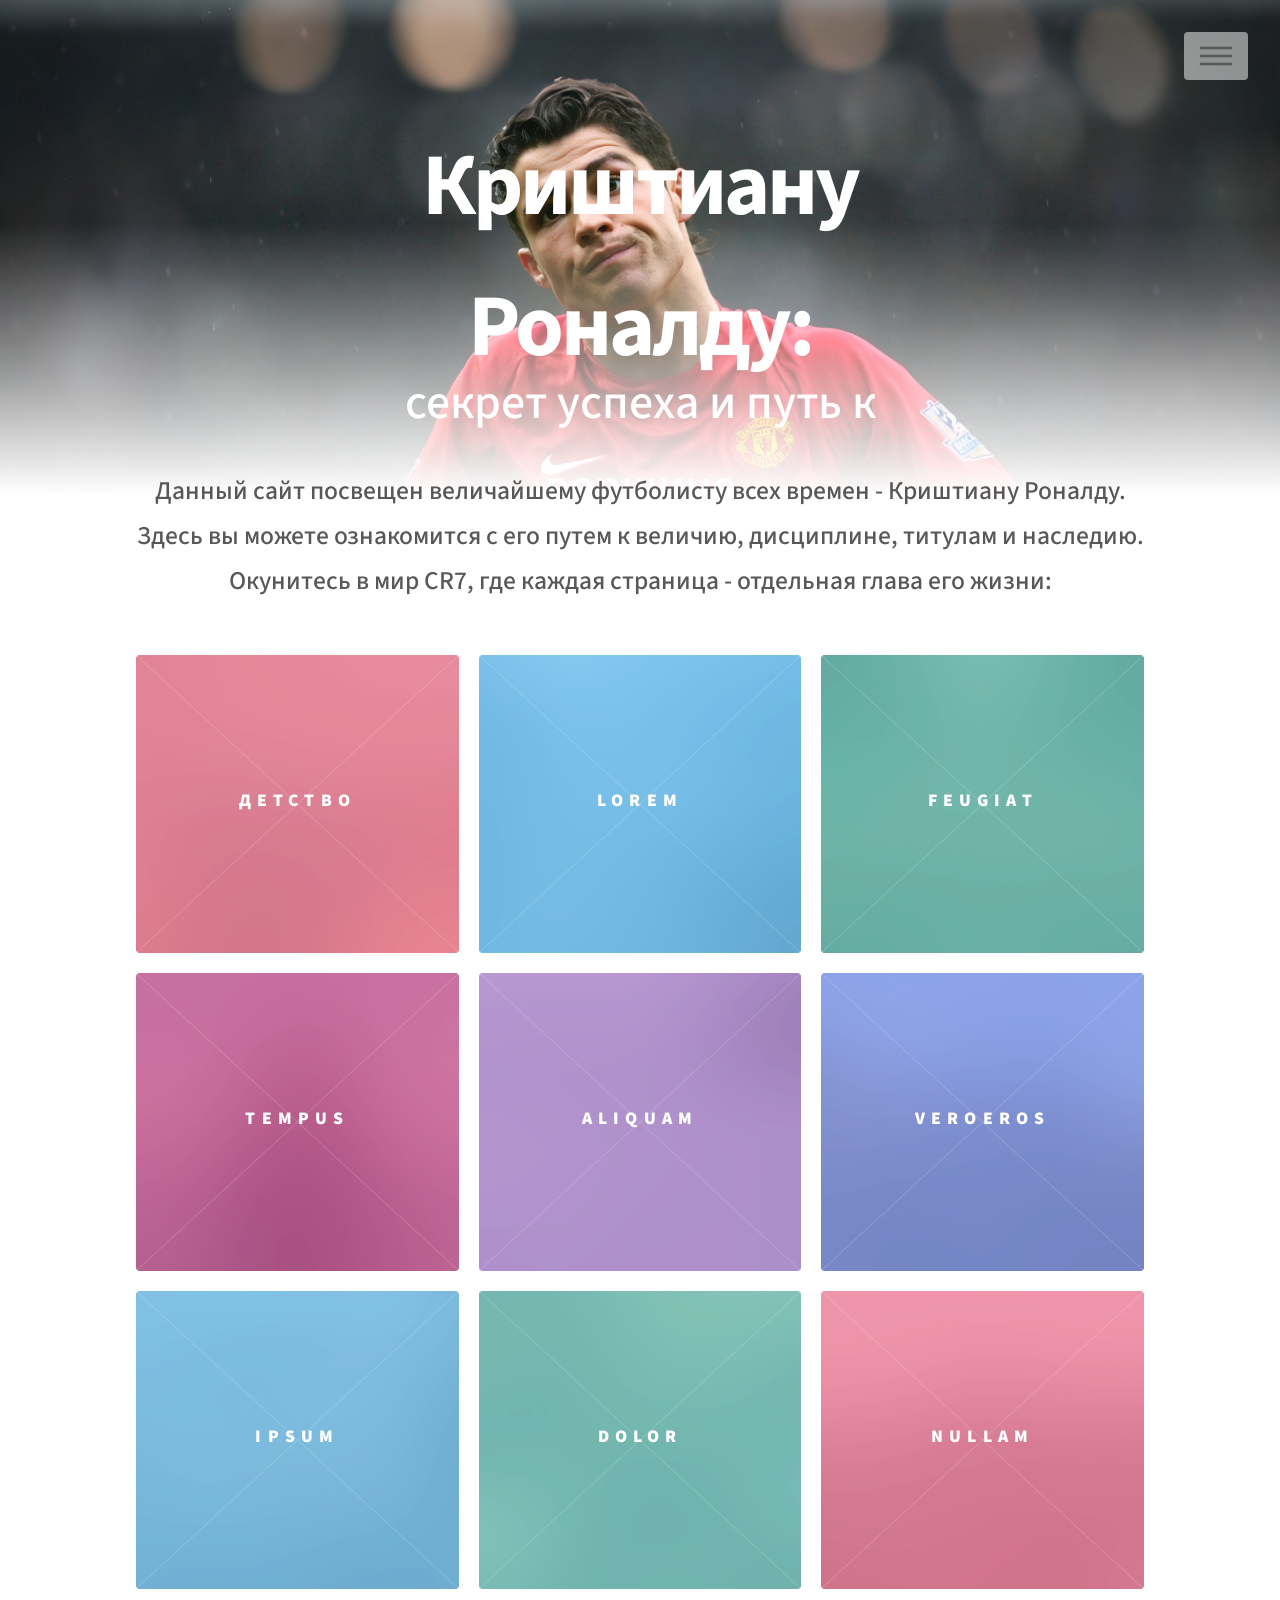
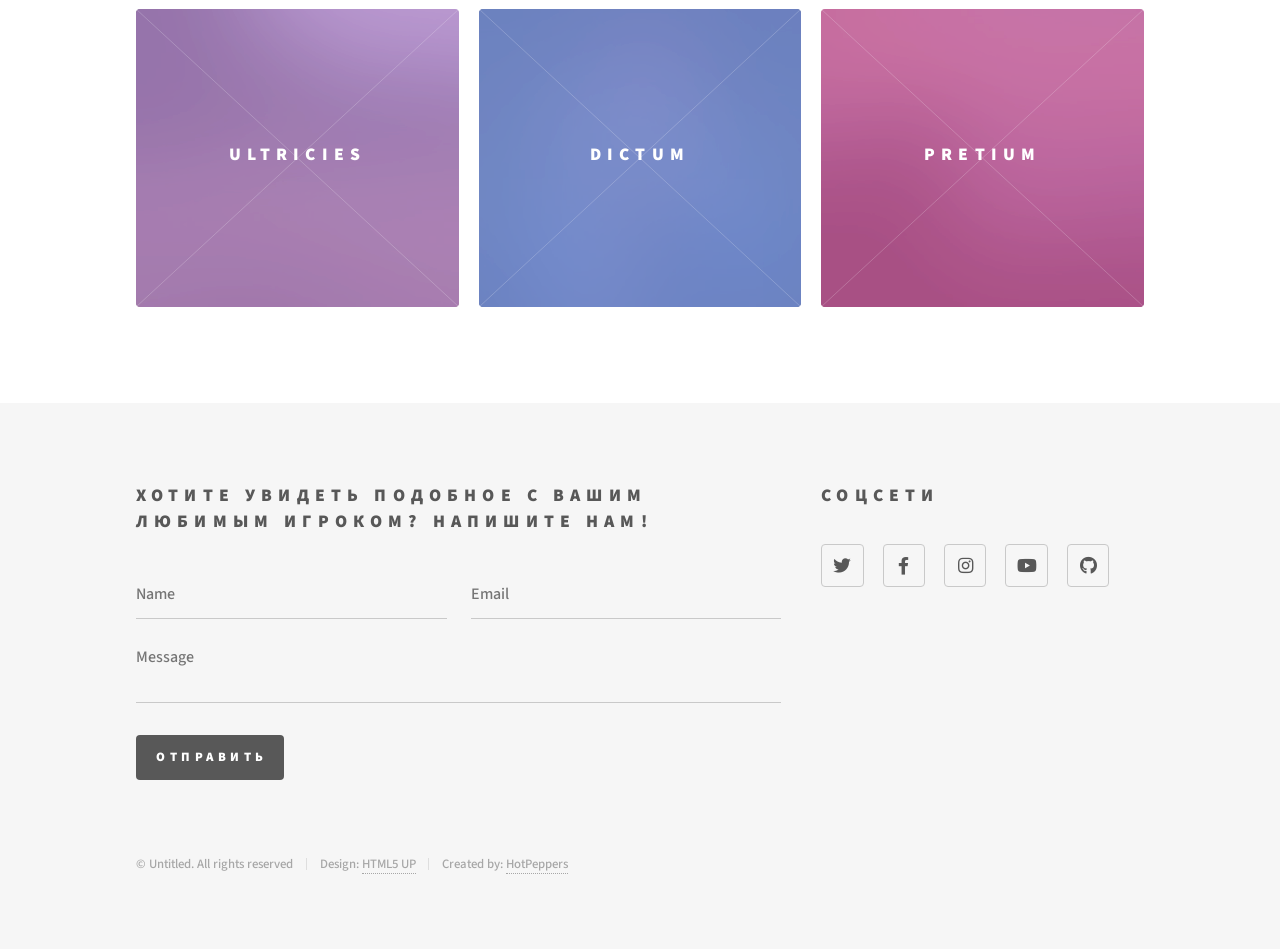
==== commit 76152eed: "Update index.html" ====
--- a/index.html
+++ b/index.html
@@ -61,8 +61,8 @@
 									<span class="image">
 										<img src="images/pic01.jpg" alt="" />
 									</span>
-									<a href="generic.html">
-										<h2>Magna</h2>
+									<a href="generic.html01">
+										<h2>Детство</h2>
 										<div class="content">
 											<p>Sed nisl arcu euismod sit amet nisi lorem etiam dolor veroeros et feugiat.</p>
 										</div>
@@ -264,4 +264,4 @@
 			<script src="assets/js/main.js"></script>
 
 	</body>
-</html>+</html>
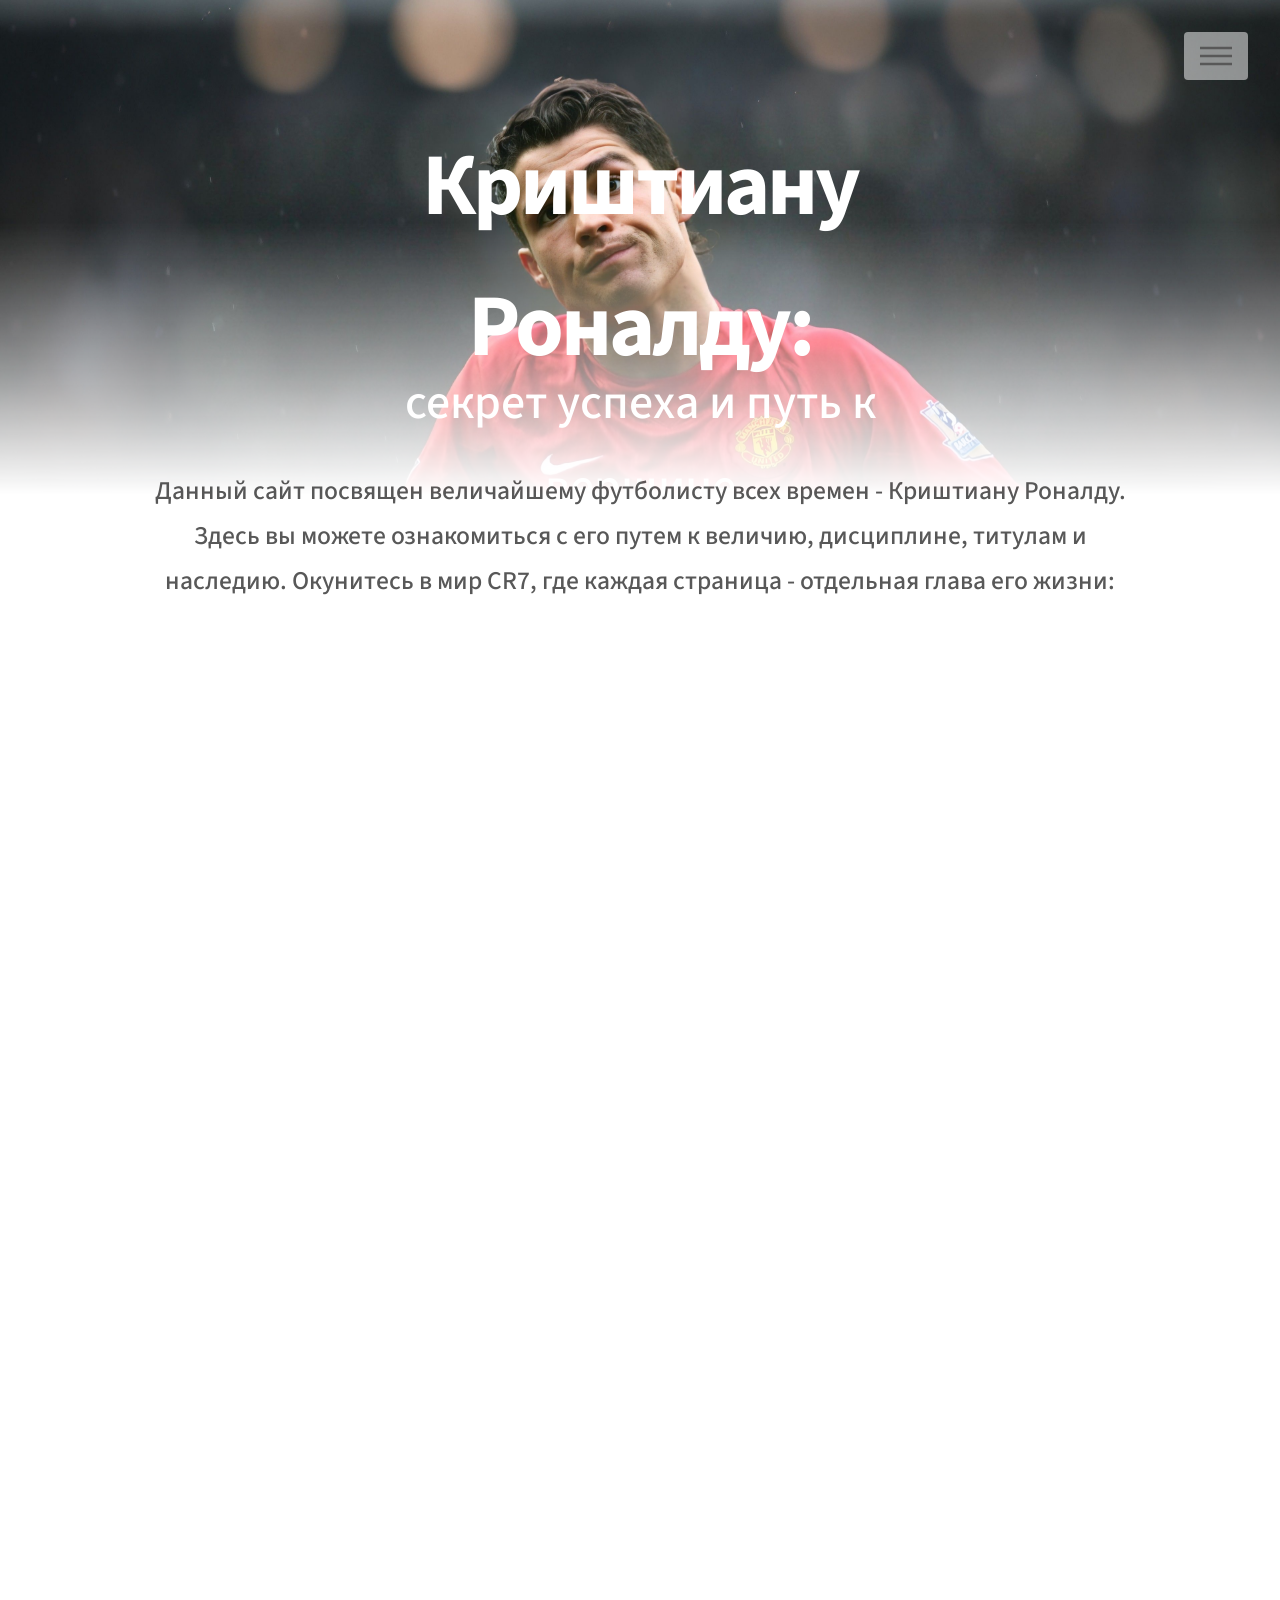
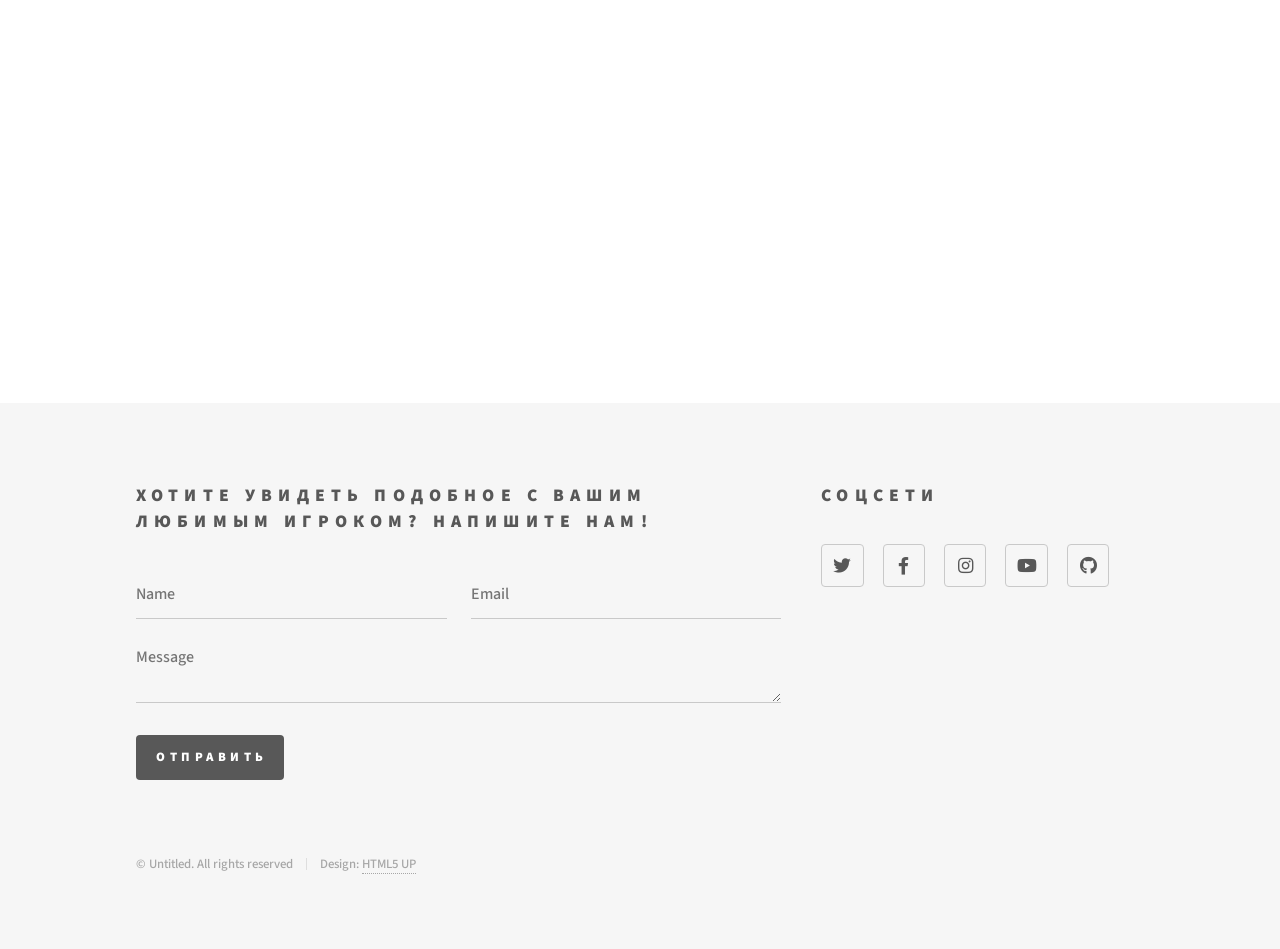
==== commit 82483a0a: "Update index.html" ====
--- a/index.html
+++ b/index.html
@@ -52,7 +52,7 @@
 					<div id="main">
 						<div class="inner">
 							<header>
-								<p>Данный сайт посвещен величайшему футболисту всех времен - Криштиану Роналду. Здесь вы можете ознакомится с его путем к величию, дисциплине, титулам и наследию. Окунитесь в мир CR7, где каждая страница - отдельная глава его жизни:</p>
+								<p>Данный сайт посвящен величайшему футболисту всех времен - Криштиану Роналду. Здесь вы можете ознакомиться с его путем к величию, дисциплине, титулам и наследию. Окунитесь в мир CR7, где каждая страница - отдельная глава его жизни:</p>
 							</header>
 							<section class="tiles">
 								
@@ -61,10 +61,10 @@
 									<span class="image">
 										<img src="images/pic01.jpg" alt="" />
 									</span>
-									<a href="generic.html01">
+									<a href="detstvo.html">
 										<h2>Детство</h2>
 										<div class="content">
-											<p>Sed nisl arcu euismod sit amet nisi lorem etiam dolor veroeros et feugiat.</p>
+											<p>История рождения гения: бедность, Мадейра и первые шаги в футболе.</p>
 										</div>
 									</a>
 								
@@ -74,10 +74,10 @@
 									<span class="image">
 										<img src="images/pic02.jpg" alt="" />
 									</span>
-									<a href="generic.html">
-										<h2>Lorem</h2>
-										<div class="content">
-											<p>Sed nisl arcu euismod sit amet nisi lorem etiam dolor veroeros et feugiat.</p>
+									<a href="molodezhnaya-kariera.html">
+										<h2>Молодёжная карьера</h2>
+										<div class="content">
+											<p>Путь от академии «Спортинга» до перехода в «Манчестер Юнайтед».</p>
 										</div>
 									</a>
 								
@@ -87,10 +87,10 @@
 									<span class="image">
 										<img src="images/pic03.jpg" alt="" />
 									</span>
-									<a href="generic.html">
-										<h2>Feugiat</h2>
-										<div class="content">
-											<p>Sed nisl arcu euismod sit amet nisi lorem etiam dolor veroeros et feugiat.</p>
+									<a href="manchester-united.html">
+										<h2>Манчестер Юнайтед</h2>
+										<div class="content">
+											<p>Первые титулы, становление звезды и первый "Золотой мяч".</p>
 										</div>
 									</a>
 								
@@ -100,10 +100,10 @@
 									<span class="image">
 										<img src="images/pic04.jpg" alt="" />
 									</span>
-									<a href="generic.html">
-										<h2>Tempus</h2>
-										<div class="content">
-											<p>Sed nisl arcu euismod sit amet nisi lorem etiam dolor veroeros et feugiat.</p>
+									<a href="real-madrid.html">
+										<h2>Реал Мадрид</h2>
+										<div class="content">
+											<p>Эпоха короля: легендарные годы в Мадриде, 4 Лиги чемпионов.</p>
 										</div>
 									</a>
 								
@@ -113,10 +113,10 @@
 									<span class="image">
 										<img src="images/pic05.jpg" alt="" />
 									</span>
-									<a href="generic.html">
-										<h2>Aliquam</h2>
-										<div class="content">
-											<p>Sed nisl arcu euismod sit amet nisi lorem etiam dolor veroeros et feugiat.</p>
+									<a href="juventus.html">
+										<h2>Ювентус</h2>
+										<div class="content">
+											<p>Итальянский вызов: новые победы и рекорды в Серии А.</p>
 										</div>
 									</a>
 								
@@ -126,10 +126,10 @@
 									<span class="image">
 										<img src="images/pic06.jpg" alt="" />
 									</span>
-									<a href="generic.html">
-										<h2>Veroeros</h2>
-										<div class="content">
-											<p>Sed nisl arcu euismod sit amet nisi lorem etiam dolor veroeros et feugiat.</p>
+									<a href="sbornaya-portugalii.html">
+										<h2>Сборная Португалии</h2>
+										<div class="content">
+											<p>Евро-2016, Лига Наций и гордость за свою страну.</p>
 										</div>
 									</a>
 								
@@ -139,10 +139,10 @@
 									<span class="image">
 										<img src="images/pic07.jpg" alt="" />
 									</span>
-									<a href="generic.html">
-										<h2>Ipsum</h2>
-										<div class="content">
-											<p>Sed nisl arcu euismod sit amet nisi lorem etiam dolor veroeros et feugiat.</p>
+									<a href="tituly.html">
+										<h2>Титулы</h2>
+										<div class="content">
+											<p>Все трофеи, завоеванные великим португальцем.</p>
 										</div>
 									</a>
 								
@@ -152,10 +152,10 @@
 									<span class="image">
 										<img src="images/pic08.jpg" alt="" />
 									</span>
-									<a href="generic.html">
-										<h2>Dolor</h2>
-										<div class="content">
-											<p>Sed nisl arcu euismod sit amet nisi lorem etiam dolor veroeros et feugiat.</p>
+									<a href="rekordy.html">
+										<h2>Рекорды</h2>
+										<div class="content">
+											<p>Голы, матчи, достижения, которые никто не сможет побить.</p>
 										</div>
 									</a>
 								
@@ -165,10 +165,10 @@
 									<span class="image">
 										<img src="images/pic09.jpg" alt="" />
 									</span>
-									<a href="generic.html">
-										<h2>Nullam</h2>
-										<div class="content">
-											<p>Sed nisl arcu euismod sit amet nisi lorem etiam dolor veroeros et feugiat.</p>
+									<a href="sila.html">
+										<h2>Сила и дисциплина</h2>
+										<div class="content">
+											<p>Как феноменальная работа над собой привела к величию.</p>
 										</div>
 									</a>
 								
@@ -178,10 +178,10 @@
 									<span class="image">
 										<img src="images/pic10.jpg" alt="" />
 									</span>
-									<a href="generic.html">
-										<h2>Ultricies</h2>
-										<div class="content">
-											<p>Sed nisl arcu euismod sit amet nisi lorem etiam dolor veroeros et feugiat.</p>
+									<a href="semya.html">
+										<h2>Семья</h2>
+										<div class="content">
+											<p>Близкие люди, которые всегда поддерживают Криштиану.</p>
 										</div>
 									</a>
 								
@@ -191,10 +191,10 @@
 									<span class="image">
 										<img src="images/pic11.jpg" alt="" />
 									</span>
-									<a href="generic.html">
-										<h2>Dictum</h2>
-										<div class="content">
-											<p>Sed nisl arcu euismod sit amet nisi lorem etiam dolor veroeros et feugiat.</p>
+									<a href="nasledie.html">
+										<h2>Наследие</h2>
+										<div class="content">
+											<p>Что оставит после себя величайший футболист в истории.</p>
 										</div>
 									</a>
 								
@@ -204,10 +204,10 @@
 									<span class="image">
 										<img src="images/pic12.jpg" alt="" />
 									</span>
-									<a href="generic.html">
-										<h2>Pretium</h2>
-										<div class="content">
-											<p>Sed nisl arcu euismod sit amet nisi lorem etiam dolor veroeros et feugiat.</p>
+									<a href="al-nassr.html">
+										<h2>Аль-Наср</h2>
+										<div class="content">
+											<p>Новый вызов: карьера в Саудовской Аравии.</p>
 										</div>
 									</a>
 								</article>
@@ -240,28 +240,12 @@
 							<section>
 								<h2>Соцсети</h2>
 								<ul class="icons">
-									<li><a href="https://www.facebook.com/Cristiano/" class="icon brands style2 fa-twitter"><span class="label">Twitter</span></a></li>
+									<li><a href="https://twitter.com/Cristiano" class="icon brands style2 fa-twitter"><span class="label">Twitter</span></a></li>
 									<li><a href="https://www.facebook.com/Cristiano/" class="icon brands style2 fa-facebook-f"><span class="label">Facebook</span></a></li>
 									<li><a href="https://www.instagram.com/cristiano/" class="icon brands style2 fa-instagram"><span class="label">Instagram</span></a></li>
 									<li><a href="https://www.youtube.com/@cristiano" class="icon brands style2 fa-youtube"><span class="label">YouTube</span></a></li>
-									<li><a href="https://www.youtube.com/watch?v=dQw4w9WgXcQ" class="icon brands style2 fa-github"><span class="label">GitHub</span></a></li>
+									<li><a href="https://github.com" class="icon brands style2 fa-github"><span class="label">GitHub</span></a></li>
 								</ul>
 							</section>
 							<ul class="copyright">
-								<li>&copy; Untitled. All rights reserved</li><li>Design: <a href="http://html5up.net">HTML5 UP</a></li><li>Created by: <a href="developments.html">HotPeppers</a></li>
-							</ul>
-							</ul>
-						</div>
-					</footer>
-
-			</div>
-
-		<!-- Scripts -->
-			<script src="assets/js/jquery.min.js"></script>
-			<script src="assets/js/browser.min.js"></script>
-			<script src="assets/js/breakpoints.min.js"></script>
-			<script src="assets/js/util.js"></script>
-			<script src="assets/js/main.js"></script>
-
-	</body>
-</html>
+								<li>&copy; Untitled. All rights reserved</li><li>Design: <a href="http://html5up.net">HTML5 UP</a></li><li
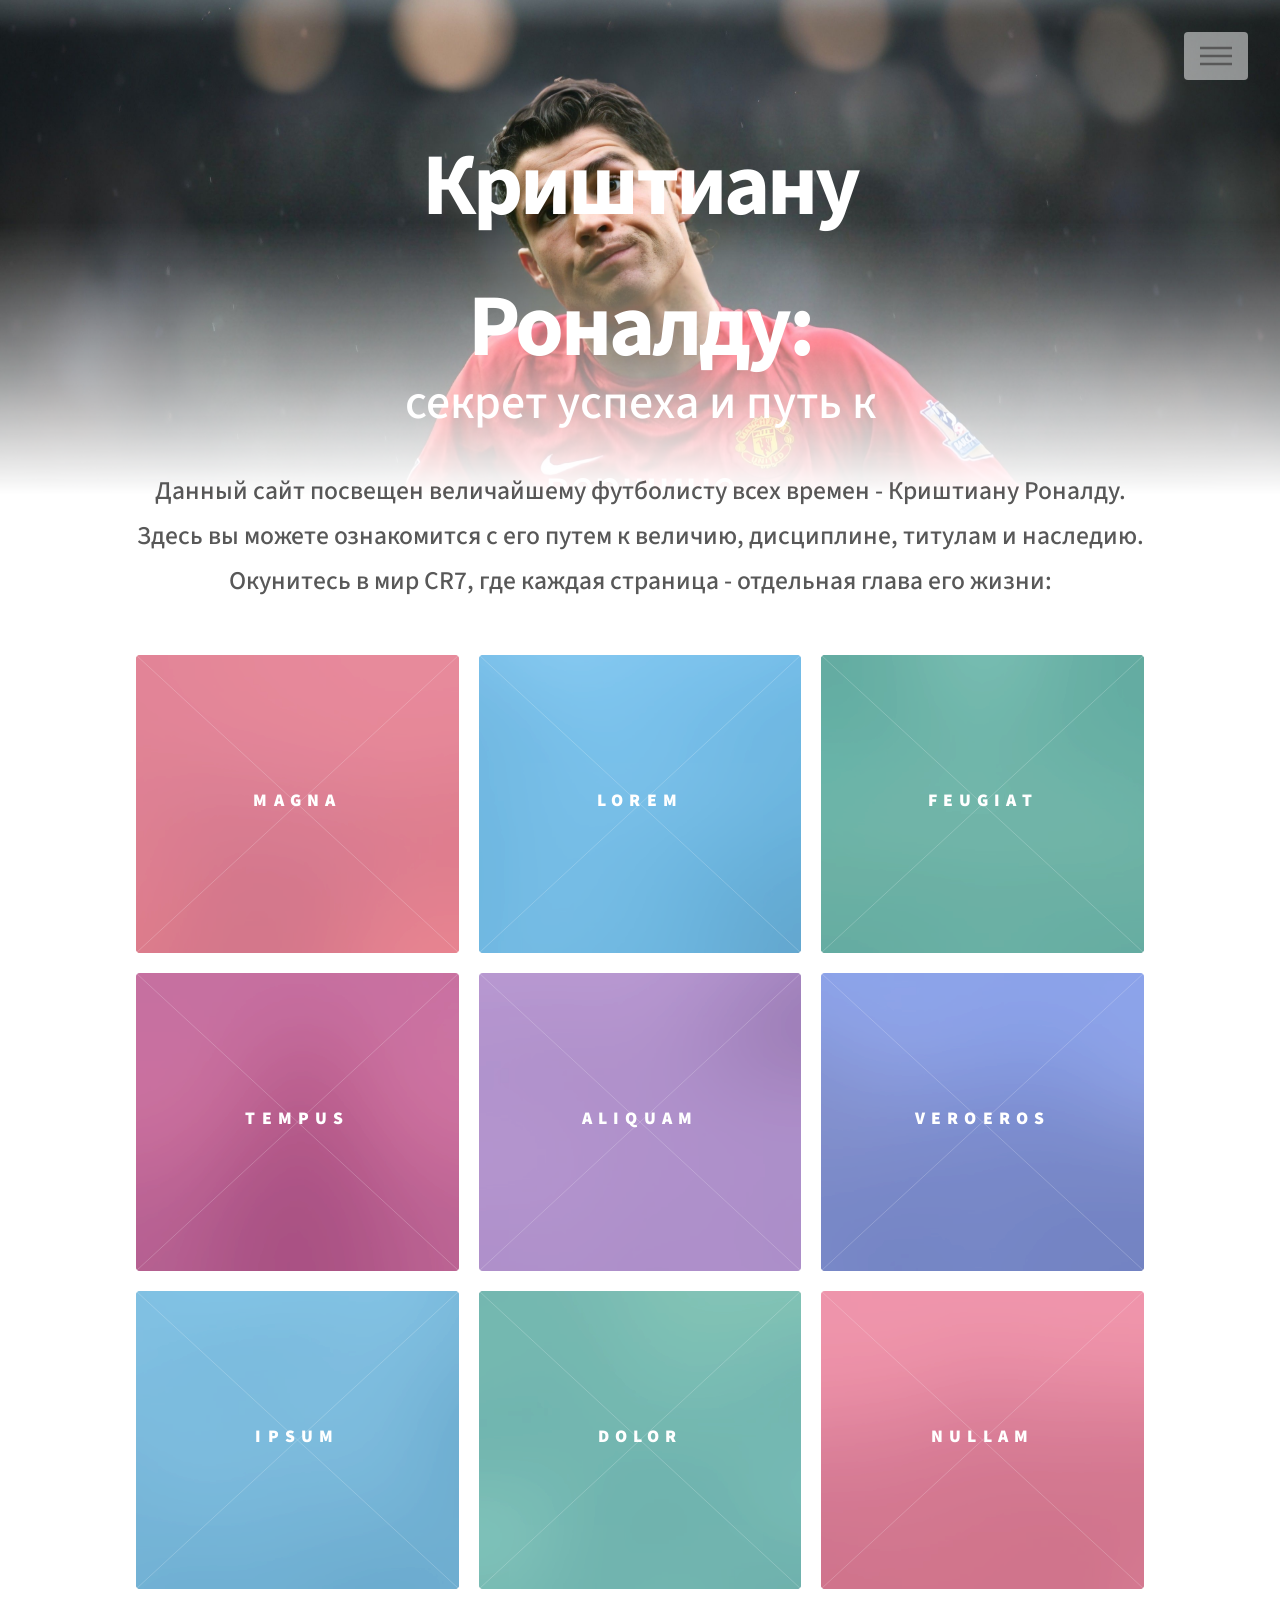
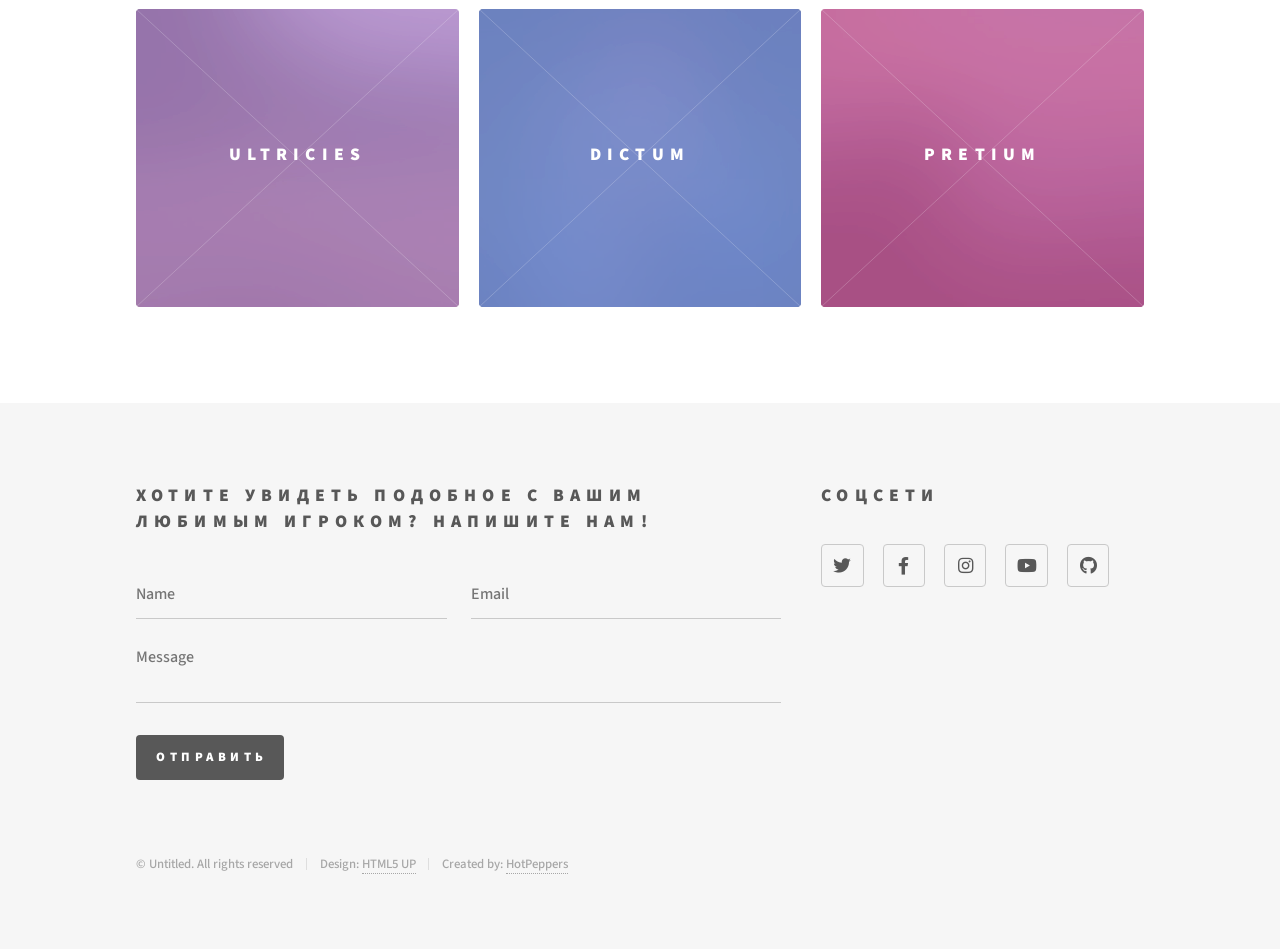
==== commit d3ed06cd: "Update index.html" ====
--- a/index.html
+++ b/index.html
@@ -52,7 +52,7 @@
 					<div id="main">
 						<div class="inner">
 							<header>
-								<p>Данный сайт посвящен величайшему футболисту всех времен - Криштиану Роналду. Здесь вы можете ознакомиться с его путем к величию, дисциплине, титулам и наследию. Окунитесь в мир CR7, где каждая страница - отдельная глава его жизни:</p>
+								<p>Данный сайт посвещен величайшему футболисту всех времен - Криштиану Роналду. Здесь вы можете ознакомится с его путем к величию, дисциплине, титулам и наследию. Окунитесь в мир CR7, где каждая страница - отдельная глава его жизни:</p>
 							</header>
 							<section class="tiles">
 								
@@ -61,10 +61,10 @@
 									<span class="image">
 										<img src="images/pic01.jpg" alt="" />
 									</span>
-									<a href="detstvo.html">
-										<h2>Детство</h2>
-										<div class="content">
-											<p>История рождения гения: бедность, Мадейра и первые шаги в футболе.</p>
+									<a href="generic.html">
+										<h2>Magna</h2>
+										<div class="content">
+											<p>Sed nisl arcu euismod sit amet nisi lorem etiam dolor veroeros et feugiat.</p>
 										</div>
 									</a>
 								
@@ -74,10 +74,10 @@
 									<span class="image">
 										<img src="images/pic02.jpg" alt="" />
 									</span>
-									<a href="molodezhnaya-kariera.html">
-										<h2>Молодёжная карьера</h2>
-										<div class="content">
-											<p>Путь от академии «Спортинга» до перехода в «Манчестер Юнайтед».</p>
+									<a href="generic.html">
+										<h2>Lorem</h2>
+										<div class="content">
+											<p>Sed nisl arcu euismod sit amet nisi lorem etiam dolor veroeros et feugiat.</p>
 										</div>
 									</a>
 								
@@ -87,10 +87,10 @@
 									<span class="image">
 										<img src="images/pic03.jpg" alt="" />
 									</span>
-									<a href="manchester-united.html">
-										<h2>Манчестер Юнайтед</h2>
-										<div class="content">
-											<p>Первые титулы, становление звезды и первый "Золотой мяч".</p>
+									<a href="generic.html">
+										<h2>Feugiat</h2>
+										<div class="content">
+											<p>Sed nisl arcu euismod sit amet nisi lorem etiam dolor veroeros et feugiat.</p>
 										</div>
 									</a>
 								
@@ -100,10 +100,10 @@
 									<span class="image">
 										<img src="images/pic04.jpg" alt="" />
 									</span>
-									<a href="real-madrid.html">
-										<h2>Реал Мадрид</h2>
-										<div class="content">
-											<p>Эпоха короля: легендарные годы в Мадриде, 4 Лиги чемпионов.</p>
+									<a href="generic.html">
+										<h2>Tempus</h2>
+										<div class="content">
+											<p>Sed nisl arcu euismod sit amet nisi lorem etiam dolor veroeros et feugiat.</p>
 										</div>
 									</a>
 								
@@ -113,10 +113,10 @@
 									<span class="image">
 										<img src="images/pic05.jpg" alt="" />
 									</span>
-									<a href="juventus.html">
-										<h2>Ювентус</h2>
-										<div class="content">
-											<p>Итальянский вызов: новые победы и рекорды в Серии А.</p>
+									<a href="generic.html">
+										<h2>Aliquam</h2>
+										<div class="content">
+											<p>Sed nisl arcu euismod sit amet nisi lorem etiam dolor veroeros et feugiat.</p>
 										</div>
 									</a>
 								
@@ -126,10 +126,10 @@
 									<span class="image">
 										<img src="images/pic06.jpg" alt="" />
 									</span>
-									<a href="sbornaya-portugalii.html">
-										<h2>Сборная Португалии</h2>
-										<div class="content">
-											<p>Евро-2016, Лига Наций и гордость за свою страну.</p>
+									<a href="generic.html">
+										<h2>Veroeros</h2>
+										<div class="content">
+											<p>Sed nisl arcu euismod sit amet nisi lorem etiam dolor veroeros et feugiat.</p>
 										</div>
 									</a>
 								
@@ -139,10 +139,10 @@
 									<span class="image">
 										<img src="images/pic07.jpg" alt="" />
 									</span>
-									<a href="tituly.html">
-										<h2>Титулы</h2>
-										<div class="content">
-											<p>Все трофеи, завоеванные великим португальцем.</p>
+									<a href="generic.html">
+										<h2>Ipsum</h2>
+										<div class="content">
+											<p>Sed nisl arcu euismod sit amet nisi lorem etiam dolor veroeros et feugiat.</p>
 										</div>
 									</a>
 								
@@ -152,10 +152,10 @@
 									<span class="image">
 										<img src="images/pic08.jpg" alt="" />
 									</span>
-									<a href="rekordy.html">
-										<h2>Рекорды</h2>
-										<div class="content">
-											<p>Голы, матчи, достижения, которые никто не сможет побить.</p>
+									<a href="generic.html">
+										<h2>Dolor</h2>
+										<div class="content">
+											<p>Sed nisl arcu euismod sit amet nisi lorem etiam dolor veroeros et feugiat.</p>
 										</div>
 									</a>
 								
@@ -165,10 +165,10 @@
 									<span class="image">
 										<img src="images/pic09.jpg" alt="" />
 									</span>
-									<a href="sila.html">
-										<h2>Сила и дисциплина</h2>
-										<div class="content">
-											<p>Как феноменальная работа над собой привела к величию.</p>
+									<a href="generic.html">
+										<h2>Nullam</h2>
+										<div class="content">
+											<p>Sed nisl arcu euismod sit amet nisi lorem etiam dolor veroeros et feugiat.</p>
 										</div>
 									</a>
 								
@@ -178,10 +178,10 @@
 									<span class="image">
 										<img src="images/pic10.jpg" alt="" />
 									</span>
-									<a href="semya.html">
-										<h2>Семья</h2>
-										<div class="content">
-											<p>Близкие люди, которые всегда поддерживают Криштиану.</p>
+									<a href="generic.html">
+										<h2>Ultricies</h2>
+										<div class="content">
+											<p>Sed nisl arcu euismod sit amet nisi lorem etiam dolor veroeros et feugiat.</p>
 										</div>
 									</a>
 								
@@ -191,10 +191,10 @@
 									<span class="image">
 										<img src="images/pic11.jpg" alt="" />
 									</span>
-									<a href="nasledie.html">
-										<h2>Наследие</h2>
-										<div class="content">
-											<p>Что оставит после себя величайший футболист в истории.</p>
+									<a href="generic.html">
+										<h2>Dictum</h2>
+										<div class="content">
+											<p>Sed nisl arcu euismod sit amet nisi lorem etiam dolor veroeros et feugiat.</p>
 										</div>
 									</a>
 								
@@ -204,10 +204,10 @@
 									<span class="image">
 										<img src="images/pic12.jpg" alt="" />
 									</span>
-									<a href="al-nassr.html">
-										<h2>Аль-Наср</h2>
-										<div class="content">
-											<p>Новый вызов: карьера в Саудовской Аравии.</p>
+									<a href="generic.html">
+										<h2>Pretium</h2>
+										<div class="content">
+											<p>Sed nisl arcu euismod sit amet nisi lorem etiam dolor veroeros et feugiat.</p>
 										</div>
 									</a>
 								</article>
@@ -240,12 +240,28 @@
 							<section>
 								<h2>Соцсети</h2>
 								<ul class="icons">
-									<li><a href="https://twitter.com/Cristiano" class="icon brands style2 fa-twitter"><span class="label">Twitter</span></a></li>
+									<li><a href="https://www.facebook.com/Cristiano/" class="icon brands style2 fa-twitter"><span class="label">Twitter</span></a></li>
 									<li><a href="https://www.facebook.com/Cristiano/" class="icon brands style2 fa-facebook-f"><span class="label">Facebook</span></a></li>
 									<li><a href="https://www.instagram.com/cristiano/" class="icon brands style2 fa-instagram"><span class="label">Instagram</span></a></li>
 									<li><a href="https://www.youtube.com/@cristiano" class="icon brands style2 fa-youtube"><span class="label">YouTube</span></a></li>
-									<li><a href="https://github.com" class="icon brands style2 fa-github"><span class="label">GitHub</span></a></li>
+									<li><a href="https://www.youtube.com/watch?v=dQw4w9WgXcQ" class="icon brands style2 fa-github"><span class="label">GitHub</span></a></li>
 								</ul>
 							</section>
 							<ul class="copyright">
-								<li>&copy; Untitled. All rights reserved</li><li>Design: <a href="http://html5up.net">HTML5 UP</a></li><li
+								<li>&copy; Untitled. All rights reserved</li><li>Design: <a href="http://html5up.net">HTML5 UP</a></li><li>Created by: <a href="developments.html">HotPeppers</a></li>
+							</ul>
+							</ul>
+						</div>
+					</footer>
+
+			</div>
+
+		<!-- Scripts -->
+			<script src="assets/js/jquery.min.js"></script>
+			<script src="assets/js/browser.min.js"></script>
+			<script src="assets/js/breakpoints.min.js"></script>
+			<script src="assets/js/util.js"></script>
+			<script src="assets/js/main.js"></script>
+
+	</body>
+</html>
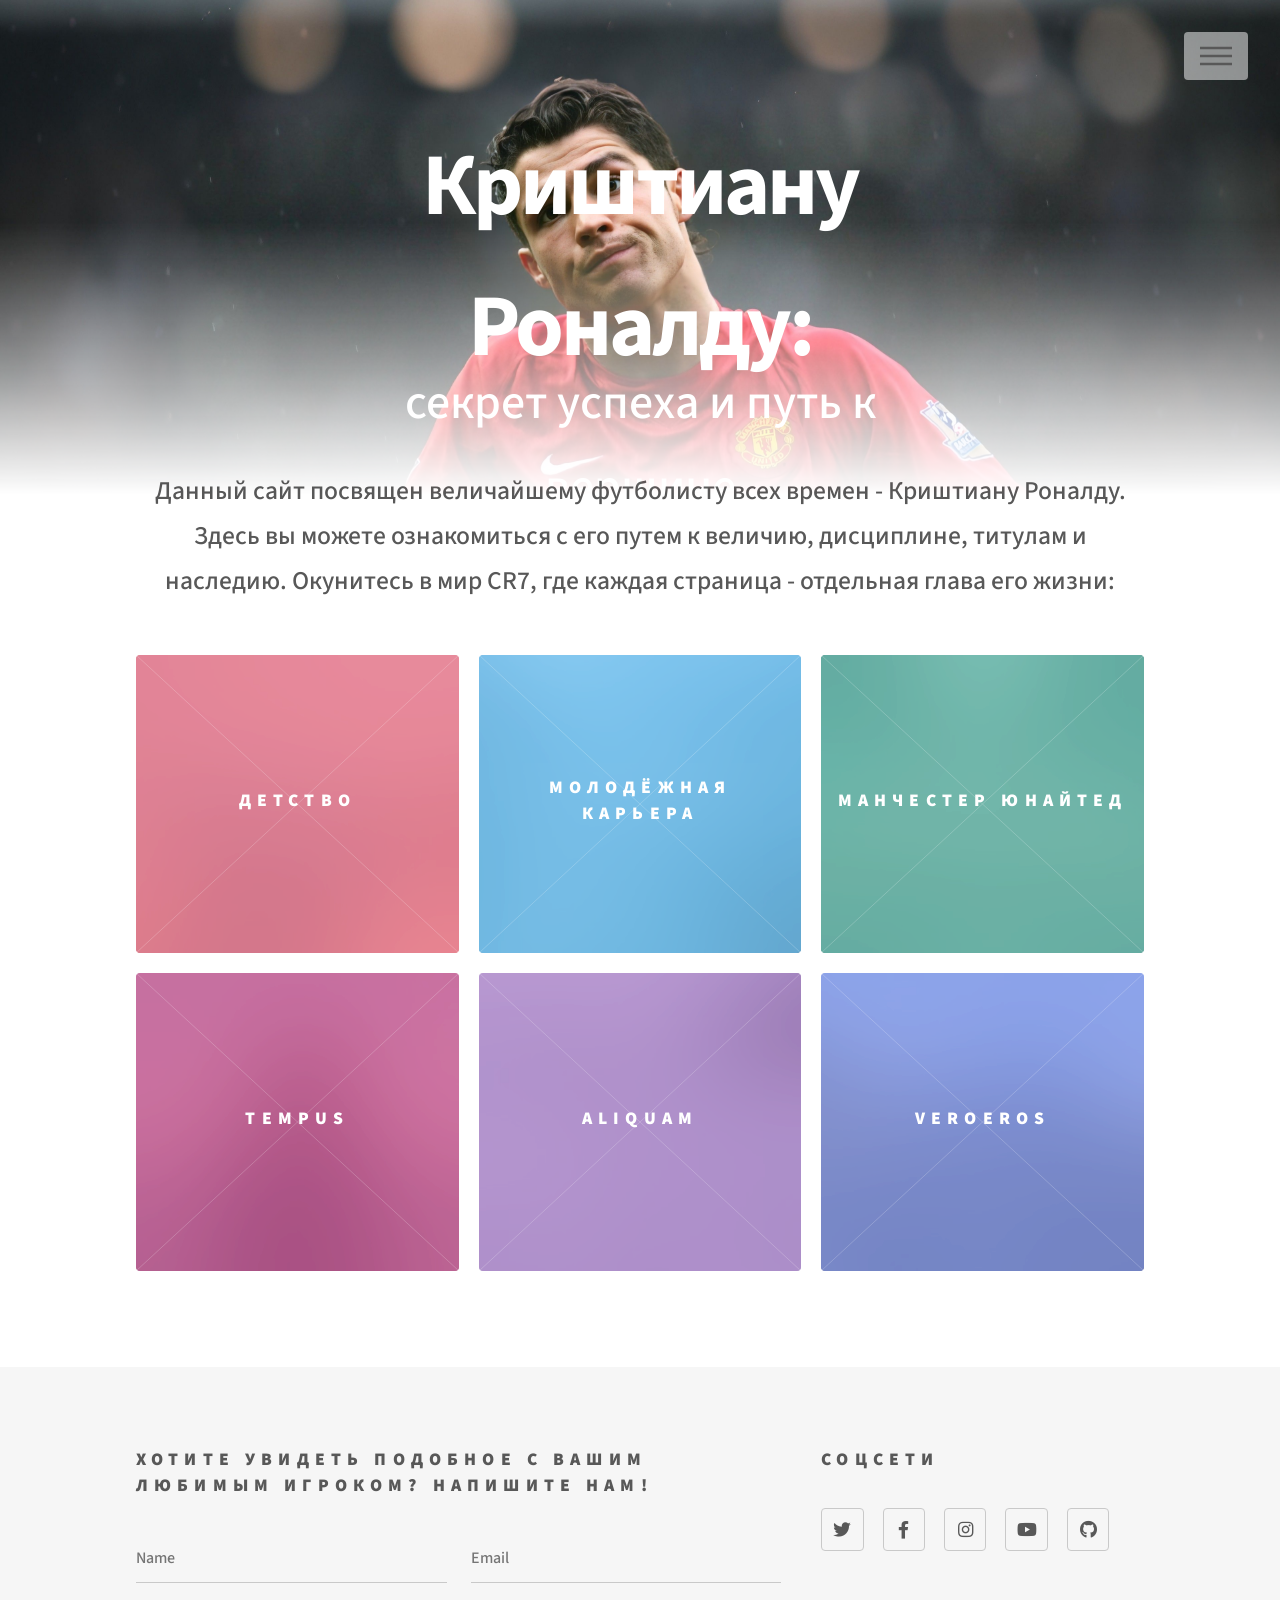
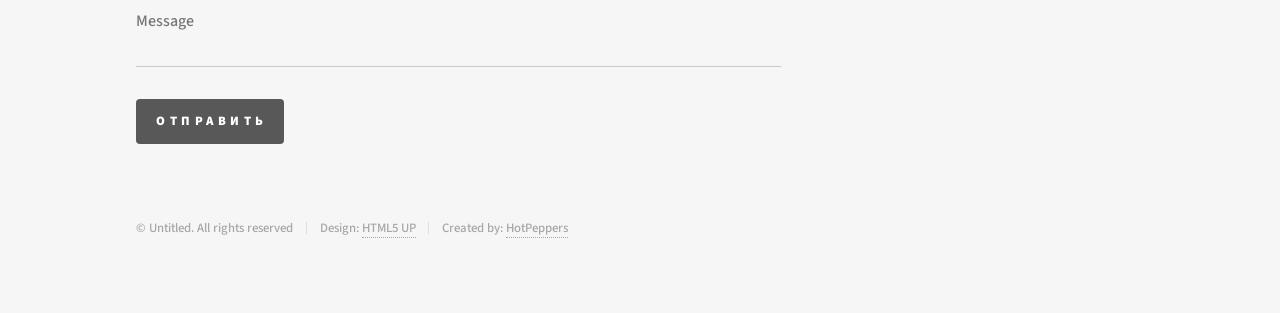
==== commit ef683872: "Update index.html" ====
--- a/index.html
+++ b/index.html
@@ -52,7 +52,7 @@
 					<div id="main">
 						<div class="inner">
 							<header>
-								<p>Данный сайт посвещен величайшему футболисту всех времен - Криштиану Роналду. Здесь вы можете ознакомится с его путем к величию, дисциплине, титулам и наследию. Окунитесь в мир CR7, где каждая страница - отдельная глава его жизни:</p>
+								<p>Данный сайт посвящен величайшему футболисту всех времен - Криштиану Роналду. Здесь вы можете ознакомиться с его путем к величию, дисциплине, титулам и наследию. Окунитесь в мир CR7, где каждая страница - отдельная глава его жизни:</p>
 							</header>
 							<section class="tiles">
 								
@@ -61,41 +61,40 @@
 									<span class="image">
 										<img src="images/pic01.jpg" alt="" />
 									</span>
-									<a href="generic.html">
-										<h2>Magna</h2>
+									<a href="generic.html01"> 
+										<h2>Детство</h2>
 										<div class="content">
-											<p>Sed nisl arcu euismod sit amet nisi lorem etiam dolor veroeros et feugiat.</p>
+											<p>История рождения гения: бедность, Мадейра и первые шаги в футболе.</p>
 										</div>
 									</a>
+								</article>
 								
 								
-								</article>
 								<article class="style2">
 									<span class="image">
 										<img src="images/pic02.jpg" alt="" />
 									</span>
-									<a href="generic.html">
-										<h2>Lorem</h2>
+									<a href="generic.html02"> 
+										<h2>Молодёжная карьера</h2>
 										<div class="content">
-											<p>Sed nisl arcu euismod sit amet nisi lorem etiam dolor veroeros et feugiat.</p>
+											<p>Путь от академии «Спортинга» до перехода в «Манчестер Юнайтед».</p>
 										</div>
 									</a>
+								</article>
 								
 								
-								</article>
 								<article class="style3">
 									<span class="image">
 										<img src="images/pic03.jpg" alt="" />
 									</span>
-									<a href="generic.html">
-										<h2>Feugiat</h2>
+									<a href="generic.html03"> 
+										<h2>Манчестер Юнайтед</h2>
 										<div class="content">
-											<p>Sed nisl arcu euismod sit amet nisi lorem etiam dolor veroeros et feugiat.</p>
+											<p>Первые титулы, становление звезды и первый "Золотой мяч".</p>
 										</div>
 									</a>
+								</article>
 								
-								
-								</article>
 								<article class="style4">
 									<span class="image">
 										<img src="images/pic04.jpg" alt="" />
@@ -106,8 +105,6 @@
 											<p>Sed nisl arcu euismod sit amet nisi lorem etiam dolor veroeros et feugiat.</p>
 										</div>
 									</a>
-								
-								
 								</article>
 								<article class="style5">
 									<span class="image">
@@ -119,8 +116,6 @@
 											<p>Sed nisl arcu euismod sit amet nisi lorem etiam dolor veroeros et feugiat.</p>
 										</div>
 									</a>
-								
-								
 								</article>
 								<article class="style6">
 									<span class="image">
@@ -132,85 +127,9 @@
 											<p>Sed nisl arcu euismod sit amet nisi lorem etiam dolor veroeros et feugiat.</p>
 										</div>
 									</a>
+								</article>
 								
 								
-								</article>
-								<article class="style2">
-									<span class="image">
-										<img src="images/pic07.jpg" alt="" />
-									</span>
-									<a href="generic.html">
-										<h2>Ipsum</h2>
-										<div class="content">
-											<p>Sed nisl arcu euismod sit amet nisi lorem etiam dolor veroeros et feugiat.</p>
-										</div>
-									</a>
-								
-								
-								</article>
-								<article class="style3">
-									<span class="image">
-										<img src="images/pic08.jpg" alt="" />
-									</span>
-									<a href="generic.html">
-										<h2>Dolor</h2>
-										<div class="content">
-											<p>Sed nisl arcu euismod sit amet nisi lorem etiam dolor veroeros et feugiat.</p>
-										</div>
-									</a>
-								
-								
-								</article>
-								<article class="style1">
-									<span class="image">
-										<img src="images/pic09.jpg" alt="" />
-									</span>
-									<a href="generic.html">
-										<h2>Nullam</h2>
-										<div class="content">
-											<p>Sed nisl arcu euismod sit amet nisi lorem etiam dolor veroeros et feugiat.</p>
-										</div>
-									</a>
-								
-								
-								</article>
-								<article class="style5">
-									<span class="image">
-										<img src="images/pic10.jpg" alt="" />
-									</span>
-									<a href="generic.html">
-										<h2>Ultricies</h2>
-										<div class="content">
-											<p>Sed nisl arcu euismod sit amet nisi lorem etiam dolor veroeros et feugiat.</p>
-										</div>
-									</a>
-								
-								
-								</article>
-								<article class="style6">
-									<span class="image">
-										<img src="images/pic11.jpg" alt="" />
-									</span>
-									<a href="generic.html">
-										<h2>Dictum</h2>
-										<div class="content">
-											<p>Sed nisl arcu euismod sit amet nisi lorem etiam dolor veroeros et feugiat.</p>
-										</div>
-									</a>
-								
-								
-								</article>
-								<article class="style4">
-									<span class="image">
-										<img src="images/pic12.jpg" alt="" />
-									</span>
-									<a href="generic.html">
-										<h2>Pretium</h2>
-										<div class="content">
-											<p>Sed nisl arcu euismod sit amet nisi lorem etiam dolor veroeros et feugiat.</p>
-										</div>
-									</a>
-								</article>
 							</section>
 						</div>
 					</div>
@@ -240,16 +159,15 @@
 							<section>
 								<h2>Соцсети</h2>
 								<ul class="icons">
-									<li><a href="https://www.facebook.com/Cristiano/" class="icon brands style2 fa-twitter"><span class="label">Twitter</span></a></li>
+									<li><a href="https://twitter.com/Cristiano" class="icon brands style2 fa-twitter"><span class="label">Twitter</span></a></li>
 									<li><a href="https://www.facebook.com/Cristiano/" class="icon brands style2 fa-facebook-f"><span class="label">Facebook</span></a></li>
 									<li><a href="https://www.instagram.com/cristiano/" class="icon brands style2 fa-instagram"><span class="label">Instagram</span></a></li>
 									<li><a href="https://www.youtube.com/@cristiano" class="icon brands style2 fa-youtube"><span class="label">YouTube</span></a></li>
-									<li><a href="https://www.youtube.com/watch?v=dQw4w9WgXcQ" class="icon brands style2 fa-github"><span class="label">GitHub</span></a></li>
+									<li><a href="https://github.com" class="icon brands style2 fa-github"><span class="label">GitHub</span></a></li>
 								</ul>
 							</section>
 							<ul class="copyright">
 								<li>&copy; Untitled. All rights reserved</li><li>Design: <a href="http://html5up.net">HTML5 UP</a></li><li>Created by: <a href="developments.html">HotPeppers</a></li>
-							</ul>
 							</ul>
 						</div>
 					</footer>
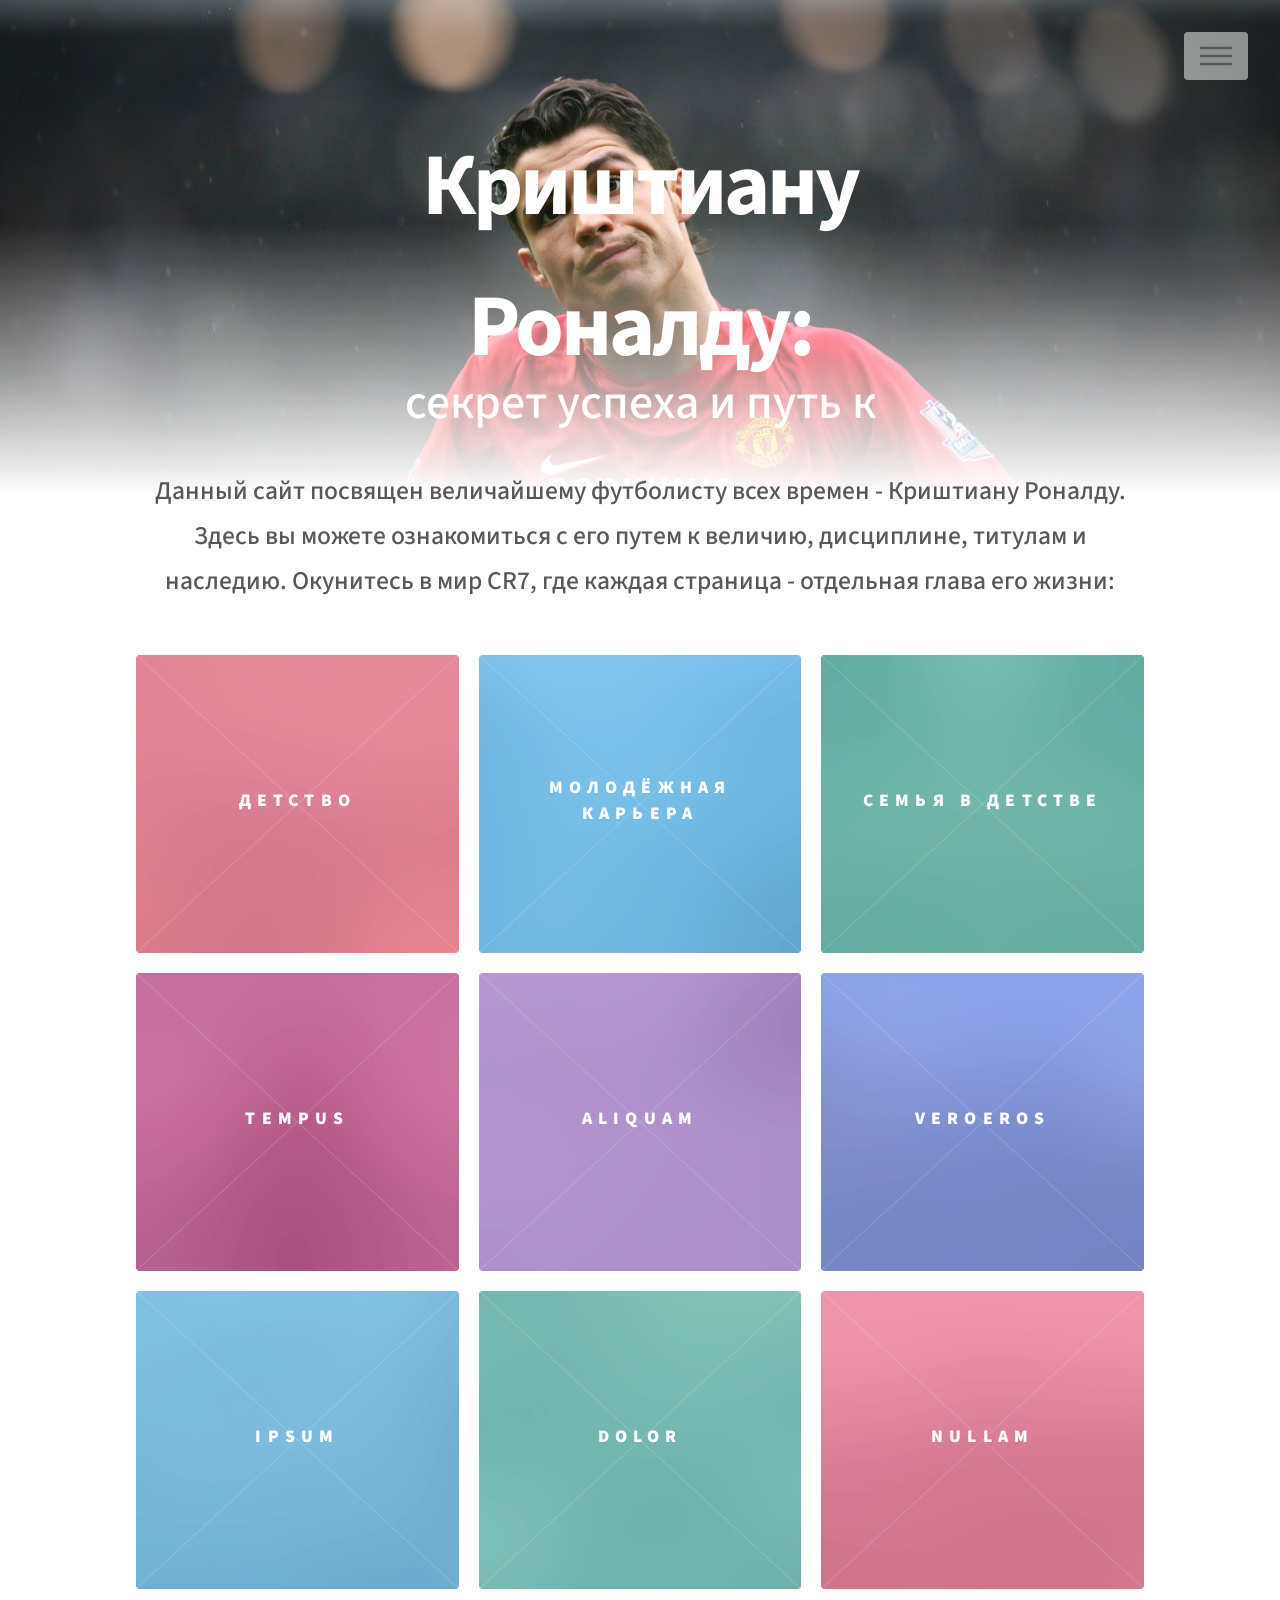
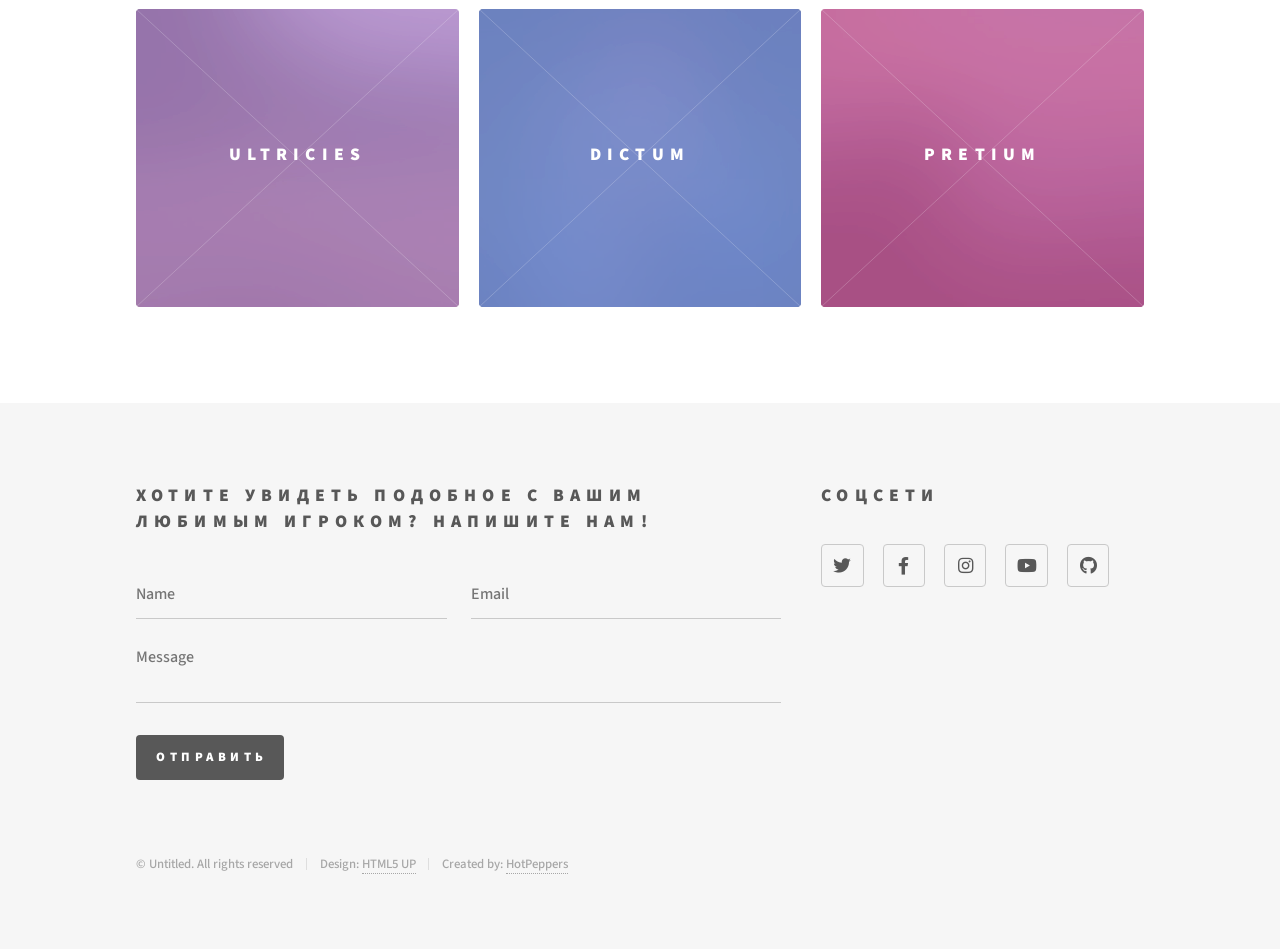
==== commit 53925f44: "Update index.html" ====
--- a/index.html
+++ b/index.html
@@ -56,28 +56,26 @@
 							</header>
 							<section class="tiles">
 								
-								
 								<article class="style1">
 									<span class="image">
-										<img src="images/pic01.jpg" alt="" />
+										<img src="images/pic01.jpg" alt="" /> 
 									</span>
 									<a href="generic.html01"> 
-										<h2>Детство</h2>
-										<div class="content">
-											<p>История рождения гения: бедность, Мадейра и первые шаги в футболе.</p>
-										</div>
-									</a>
-								</article>
-								
+										<h2>Детство</h2> 
+										<div class="content">
+											<p>История рождения гения: бедность, Мадейра и первые шаги в футболе.</p> 
+										</div>
+									</a>
+								</article>
 								
 								<article class="style2">
 									<span class="image">
-										<img src="images/pic02.jpg" alt="" />
+										<img src="images/pic02.jpg" alt="" /> 
 									</span>
 									<a href="generic.html02"> 
-										<h2>Молодёжная карьера</h2>
-										<div class="content">
-											<p>Путь от академии «Спортинга» до перехода в «Манчестер Юнайтед».</p>
+										<h2>Молодёжная карьера</h2> 
+										<div class="content">
+											<p>Путь от академии «Спортинга» до перехода в «Манчестер Юнайтед».</p> 
 										</div>
 									</a>
 								</article>
@@ -85,12 +83,12 @@
 								
 								<article class="style3">
 									<span class="image">
-										<img src="images/pic03.jpg" alt="" />
+										<img src="images/pic03.jpg" alt="" /> 
 									</span>
 									<a href="generic.html03"> 
-										<h2>Манчестер Юнайтед</h2>
-										<div class="content">
-											<p>Первые титулы, становление звезды и первый "Золотой мяч".</p>
+										<h2>Семья в детстве </h2> 
+										<div class="content">
+											<p>Первые титулы, становление звезды и первый "Золотой мяч".</p> 
 										</div>
 									</a>
 								</article>
@@ -128,8 +126,72 @@
 										</div>
 									</a>
 								</article>
-								
-								
+								<article class="style2">
+									<span class="image">
+										<img src="images/pic07.jpg" alt="" />
+									</span>
+									<a href="generic.html">
+										<h2>Ipsum</h2>
+										<div class="content">
+											<p>Sed nisl arcu euismod sit amet nisi lorem etiam dolor veroeros et feugiat.</p>
+										</div>
+									</a>
+								</article>
+								<article class="style3">
+									<span class="image">
+										<img src="images/pic08.jpg" alt="" />
+									</span>
+									<a href="generic.html">
+										<h2>Dolor</h2>
+										<div class="content">
+											<p>Sed nisl arcu euismod sit amet nisi lorem etiam dolor veroeros et feugiat.</p>
+										</div>
+									</a>
+								</article>
+								<article class="style1">
+									<span class="image">
+										<img src="images/pic09.jpg" alt="" />
+									</span>
+									<a href="generic.html">
+										<h2>Nullam</h2>
+										<div class="content">
+											<p>Sed nisl arcu euismod sit amet nisi lorem etiam dolor veroeros et feugiat.</p>
+										</div>
+									</a>
+								</article>
+								<article class="style5">
+									<span class="image">
+										<img src="images/pic10.jpg" alt="" />
+									</span>
+									<a href="generic.html">
+										<h2>Ultricies</h2>
+										<div class="content">
+											<p>Sed nisl arcu euismod sit amet nisi lorem etiam dolor veroeros et feugiat.</p>
+										</div>
+									</a>
+								</article>
+								<article class="style6">
+									<span class="image">
+										<img src="images/pic11.jpg" alt="" />
+									</span>
+									<a href="generic.html">
+										<h2>Dictum</h2>
+										<div class="content">
+											<p>Sed nisl arcu euismod sit amet nisi lorem etiam dolor veroeros et feugiat.</p>
+										</div>
+									</a>
+								</article>
+								<article class="style4">
+									<span class="image">
+										<img src="images/pic12.jpg" alt="" />
+									</span>
+									<a href="generic.html">
+										<h2>Pretium</h2>
+										<div class="content">
+											<p>Sed nisl arcu euismod sit amet nisi lorem etiam dolor veroeros et feugiat.</p>
+										</div>
+									</a>
+								</article>
 							</section>
 						</div>
 					</div>
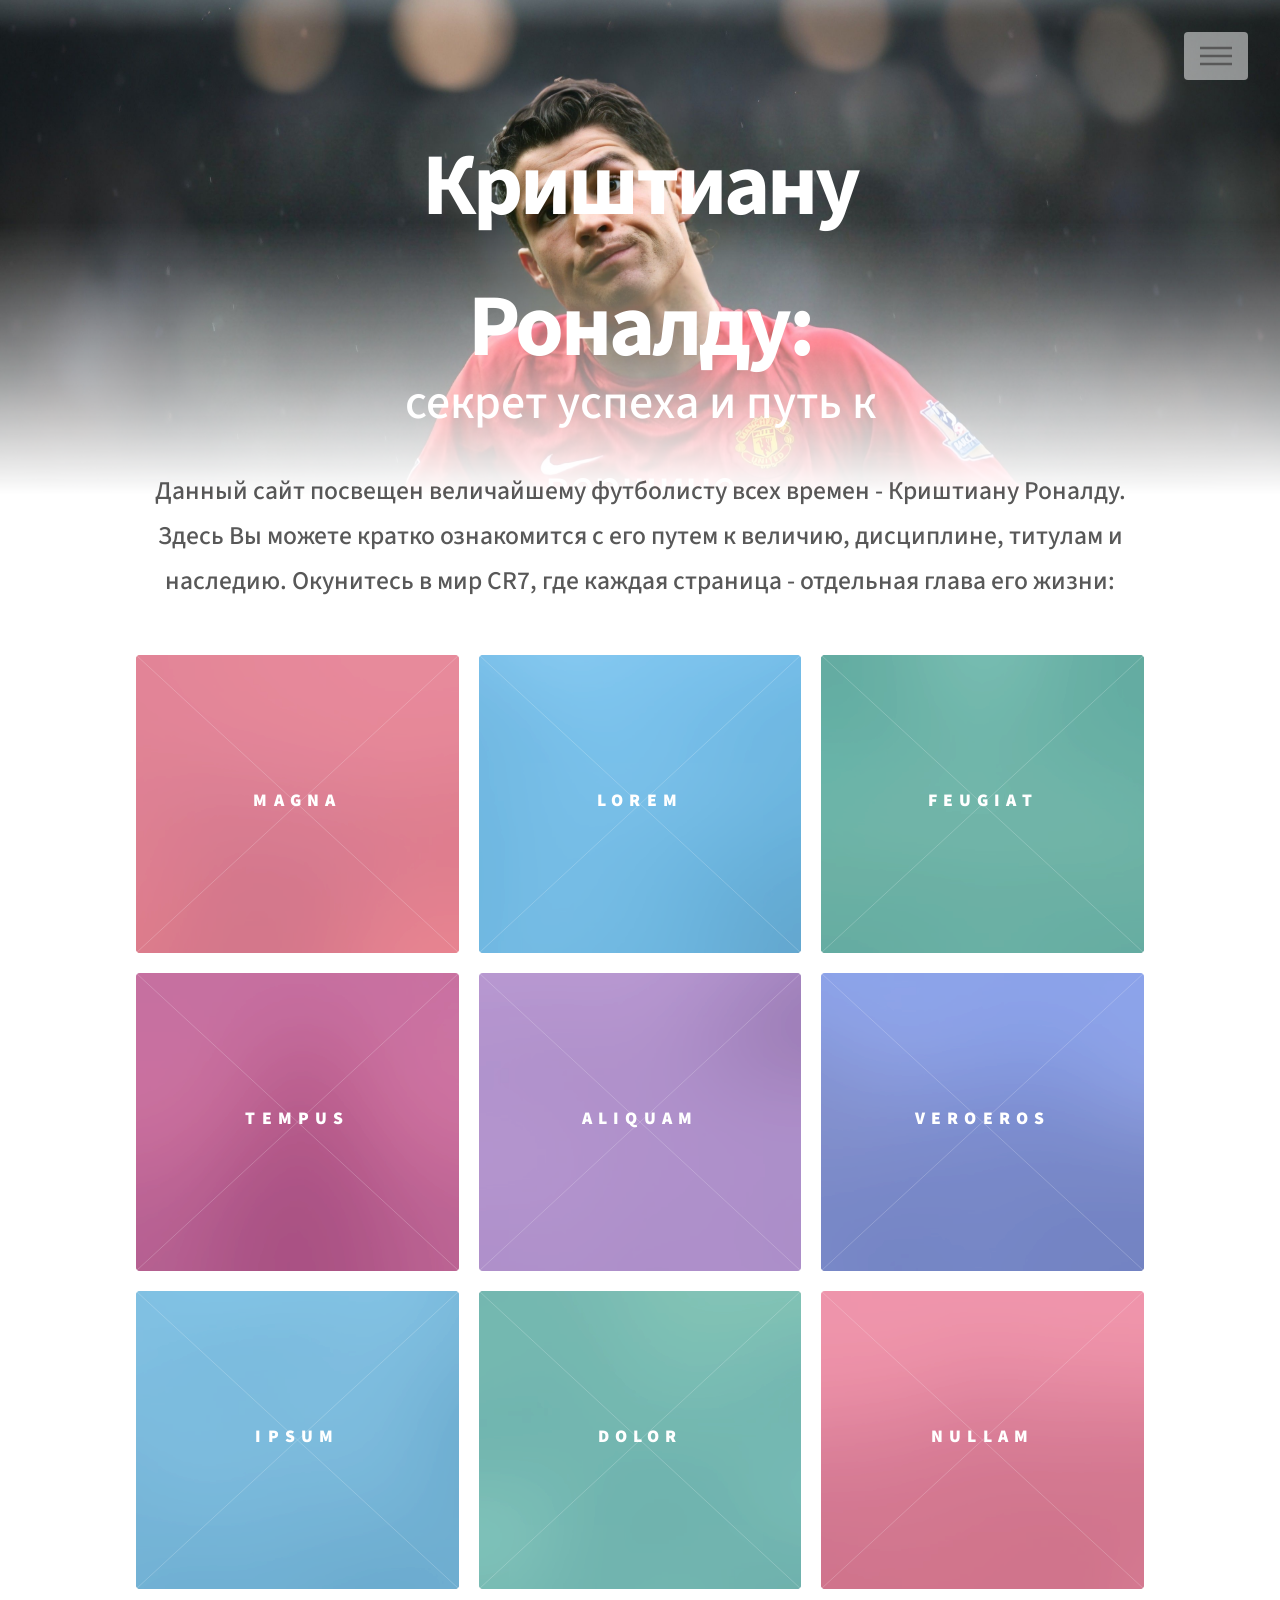
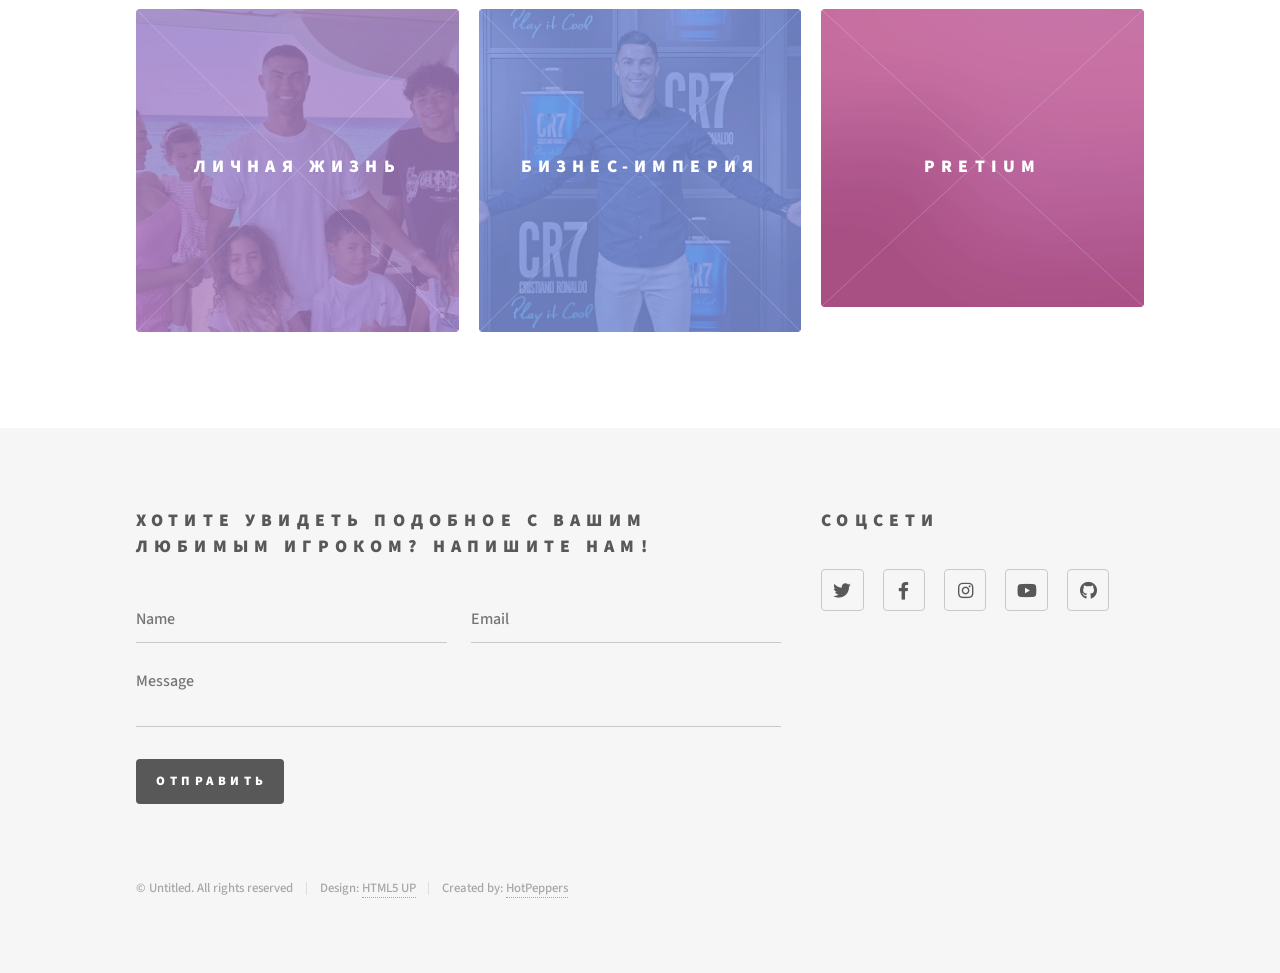
==== commit 26dd1a63: "2 новые страницы" ====
--- a/index.html
+++ b/index.html
@@ -52,47 +52,50 @@
 					<div id="main">
 						<div class="inner">
 							<header>
-								<p>Данный сайт посвящен величайшему футболисту всех времен - Криштиану Роналду. Здесь вы можете ознакомиться с его путем к величию, дисциплине, титулам и наследию. Окунитесь в мир CR7, где каждая страница - отдельная глава его жизни:</p>
+								<p>Данный сайт посвещен величайшему футболисту всех времен - Криштиану Роналду. Здесь Вы можете кратко ознакомится с его путем к величию, дисциплине, титулам и наследию. Окунитесь в мир CR7, где каждая страница - отдельная глава его жизни:</p>
 							</header>
 							<section class="tiles">
 								
+								
 								<article class="style1">
 									<span class="image">
-										<img src="images/pic01.jpg" alt="" /> 
-									</span>
-									<a href="generic.html01"> 
-										<h2>Детство</h2> 
-										<div class="content">
-											<p>История рождения гения: бедность, Мадейра и первые шаги в футболе.</p> 
-										</div>
-									</a>
-								</article>
-								
+										<img src="images/pic01.jpg" alt="" />
+									</span>
+									<a href="generic.html">
+										<h2>Magna</h2>
+										<div class="content">
+											<p>Sed nisl arcu euismod sit amet nisi lorem etiam dolor veroeros et feugiat.</p>
+										</div>
+									</a>
+								
+								
+								</article>
 								<article class="style2">
 									<span class="image">
-										<img src="images/pic02.jpg" alt="" /> 
-									</span>
-									<a href="generic.html02"> 
-										<h2>Молодёжная карьера</h2> 
-										<div class="content">
-											<p>Путь от академии «Спортинга» до перехода в «Манчестер Юнайтед».</p> 
-										</div>
-									</a>
-								</article>
-								
-								
+										<img src="images/pic02.jpg" alt="" />
+									</span>
+									<a href="generic.html">
+										<h2>Lorem</h2>
+										<div class="content">
+											<p>Sed nisl arcu euismod sit amet nisi lorem etiam dolor veroeros et feugiat.</p>
+										</div>
+									</a>
+								
+								
+								</article>
 								<article class="style3">
 									<span class="image">
-										<img src="images/pic03.jpg" alt="" /> 
-									</span>
-									<a href="generic.html03"> 
-										<h2>Семья в детстве </h2> 
-										<div class="content">
-											<p>Первые титулы, становление звезды и первый "Золотой мяч".</p> 
-										</div>
-									</a>
-								</article>
-								
+										<img src="images/pic03.jpg" alt="" />
+									</span>
+									<a href="generic.html">
+										<h2>Feugiat</h2>
+										<div class="content">
+											<p>Sed nisl arcu euismod sit amet nisi lorem etiam dolor veroeros et feugiat.</p>
+										</div>
+									</a>
+								
+								
+								</article>
 								<article class="style4">
 									<span class="image">
 										<img src="images/pic04.jpg" alt="" />
@@ -103,6 +106,8 @@
 											<p>Sed nisl arcu euismod sit amet nisi lorem etiam dolor veroeros et feugiat.</p>
 										</div>
 									</a>
+								
+								
 								</article>
 								<article class="style5">
 									<span class="image">
@@ -114,6 +119,8 @@
 											<p>Sed nisl arcu euismod sit amet nisi lorem etiam dolor veroeros et feugiat.</p>
 										</div>
 									</a>
+								
+								
 								</article>
 								<article class="style6">
 									<span class="image">
@@ -125,6 +132,8 @@
 											<p>Sed nisl arcu euismod sit amet nisi lorem etiam dolor veroeros et feugiat.</p>
 										</div>
 									</a>
+								
+								
 								</article>
 								<article class="style2">
 									<span class="image">
@@ -136,6 +145,8 @@
 											<p>Sed nisl arcu euismod sit amet nisi lorem etiam dolor veroeros et feugiat.</p>
 										</div>
 									</a>
+								
+								
 								</article>
 								<article class="style3">
 									<span class="image">
@@ -147,6 +158,8 @@
 											<p>Sed nisl arcu euismod sit amet nisi lorem etiam dolor veroeros et feugiat.</p>
 										</div>
 									</a>
+								
+								
 								</article>
 								<article class="style1">
 									<span class="image">
@@ -158,28 +171,34 @@
 											<p>Sed nisl arcu euismod sit amet nisi lorem etiam dolor veroeros et feugiat.</p>
 										</div>
 									</a>
+								
+								
 								</article>
 								<article class="style5">
 									<span class="image">
-										<img src="images/pic10.jpg" alt="" />
-									</span>
-									<a href="generic.html">
-										<h2>Ultricies</h2>
-										<div class="content">
-											<p>Sed nisl arcu euismod sit amet nisi lorem etiam dolor veroeros et feugiat.</p>
-										</div>
-									</a>
+										<img src="images/pic17(1).jpg" alt="" />
+									</span>
+									<a href="generic2.html">
+										<h2>Личная жизнь</h2>
+										<div class="content">
+											<p>В этом разделе Вы можете ознакомиться с личной жизнью знаменитого футболиста.</p>
+										</div>
+									</a>
+								
+								
 								</article>
 								<article class="style6">
 									<span class="image">
-										<img src="images/pic11.jpg" alt="" />
-									</span>
-									<a href="generic.html">
-										<h2>Dictum</h2>
-										<div class="content">
-											<p>Sed nisl arcu euismod sit amet nisi lorem etiam dolor veroeros et feugiat.</p>
-										</div>
-									</a>
+										<img src="images/pic18(1).jpeg" alt="" />
+									</span>
+									<a href="generic3.html">
+										<h2>Бизнес-империя</h2>
+										<div class="content">
+											<p>Узнайте на чем помимо футбола зарабатывает Криштиану Роналду.</p>
+										</div>
+									</a>
+								
+								
 								</article>
 								<article class="style4">
 									<span class="image">
@@ -221,15 +240,16 @@
 							<section>
 								<h2>Соцсети</h2>
 								<ul class="icons">
-									<li><a href="https://twitter.com/Cristiano" class="icon brands style2 fa-twitter"><span class="label">Twitter</span></a></li>
+									<li><a href="https://www.facebook.com/Cristiano/" class="icon brands style2 fa-twitter"><span class="label">Twitter</span></a></li>
 									<li><a href="https://www.facebook.com/Cristiano/" class="icon brands style2 fa-facebook-f"><span class="label">Facebook</span></a></li>
 									<li><a href="https://www.instagram.com/cristiano/" class="icon brands style2 fa-instagram"><span class="label">Instagram</span></a></li>
 									<li><a href="https://www.youtube.com/@cristiano" class="icon brands style2 fa-youtube"><span class="label">YouTube</span></a></li>
-									<li><a href="https://github.com" class="icon brands style2 fa-github"><span class="label">GitHub</span></a></li>
+									<li><a href="https://www.youtube.com/watch?v=dQw4w9WgXcQ" class="icon brands style2 fa-github"><span class="label">GitHub</span></a></li>
 								</ul>
 							</section>
 							<ul class="copyright">
 								<li>&copy; Untitled. All rights reserved</li><li>Design: <a href="http://html5up.net">HTML5 UP</a></li><li>Created by: <a href="developments.html">HotPeppers</a></li>
+							</ul>
 							</ul>
 						</div>
 					</footer>
@@ -244,4 +264,4 @@
 			<script src="assets/js/main.js"></script>
 
 	</body>
-</html>
+</html>
